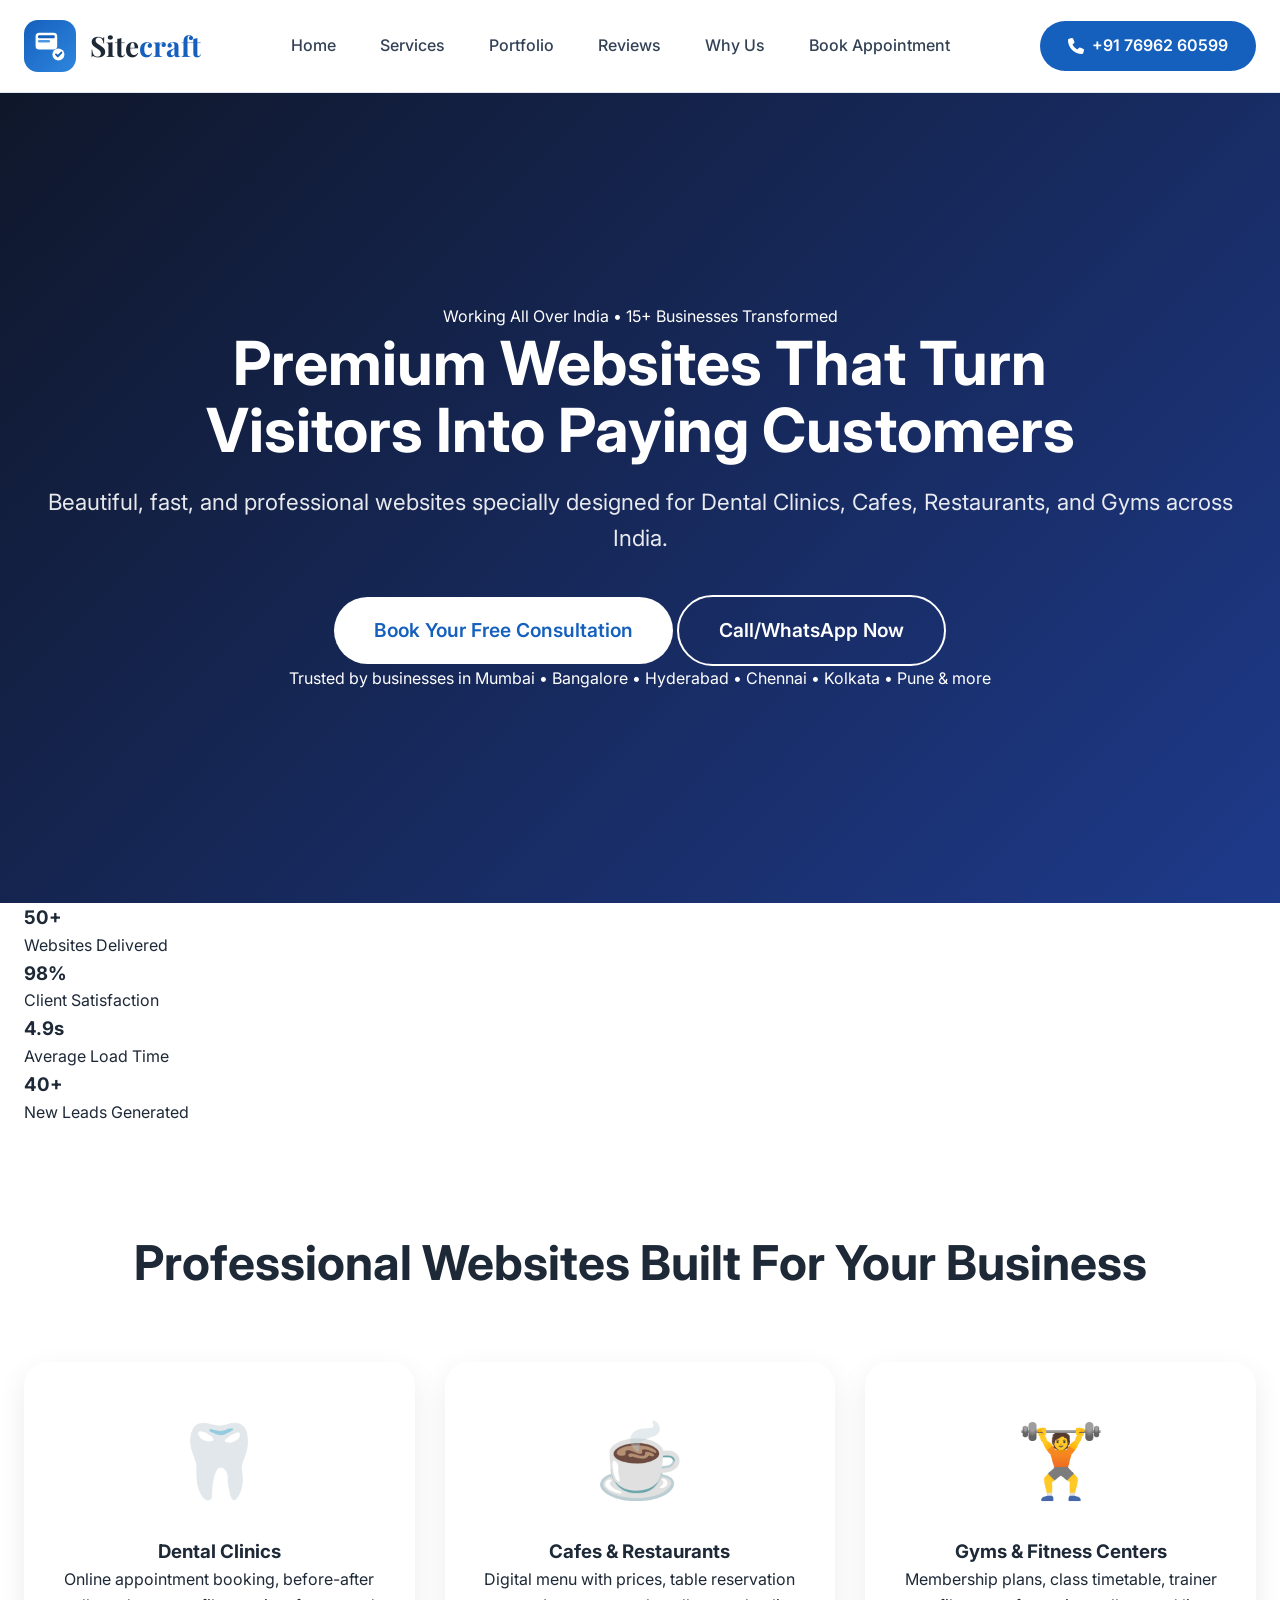
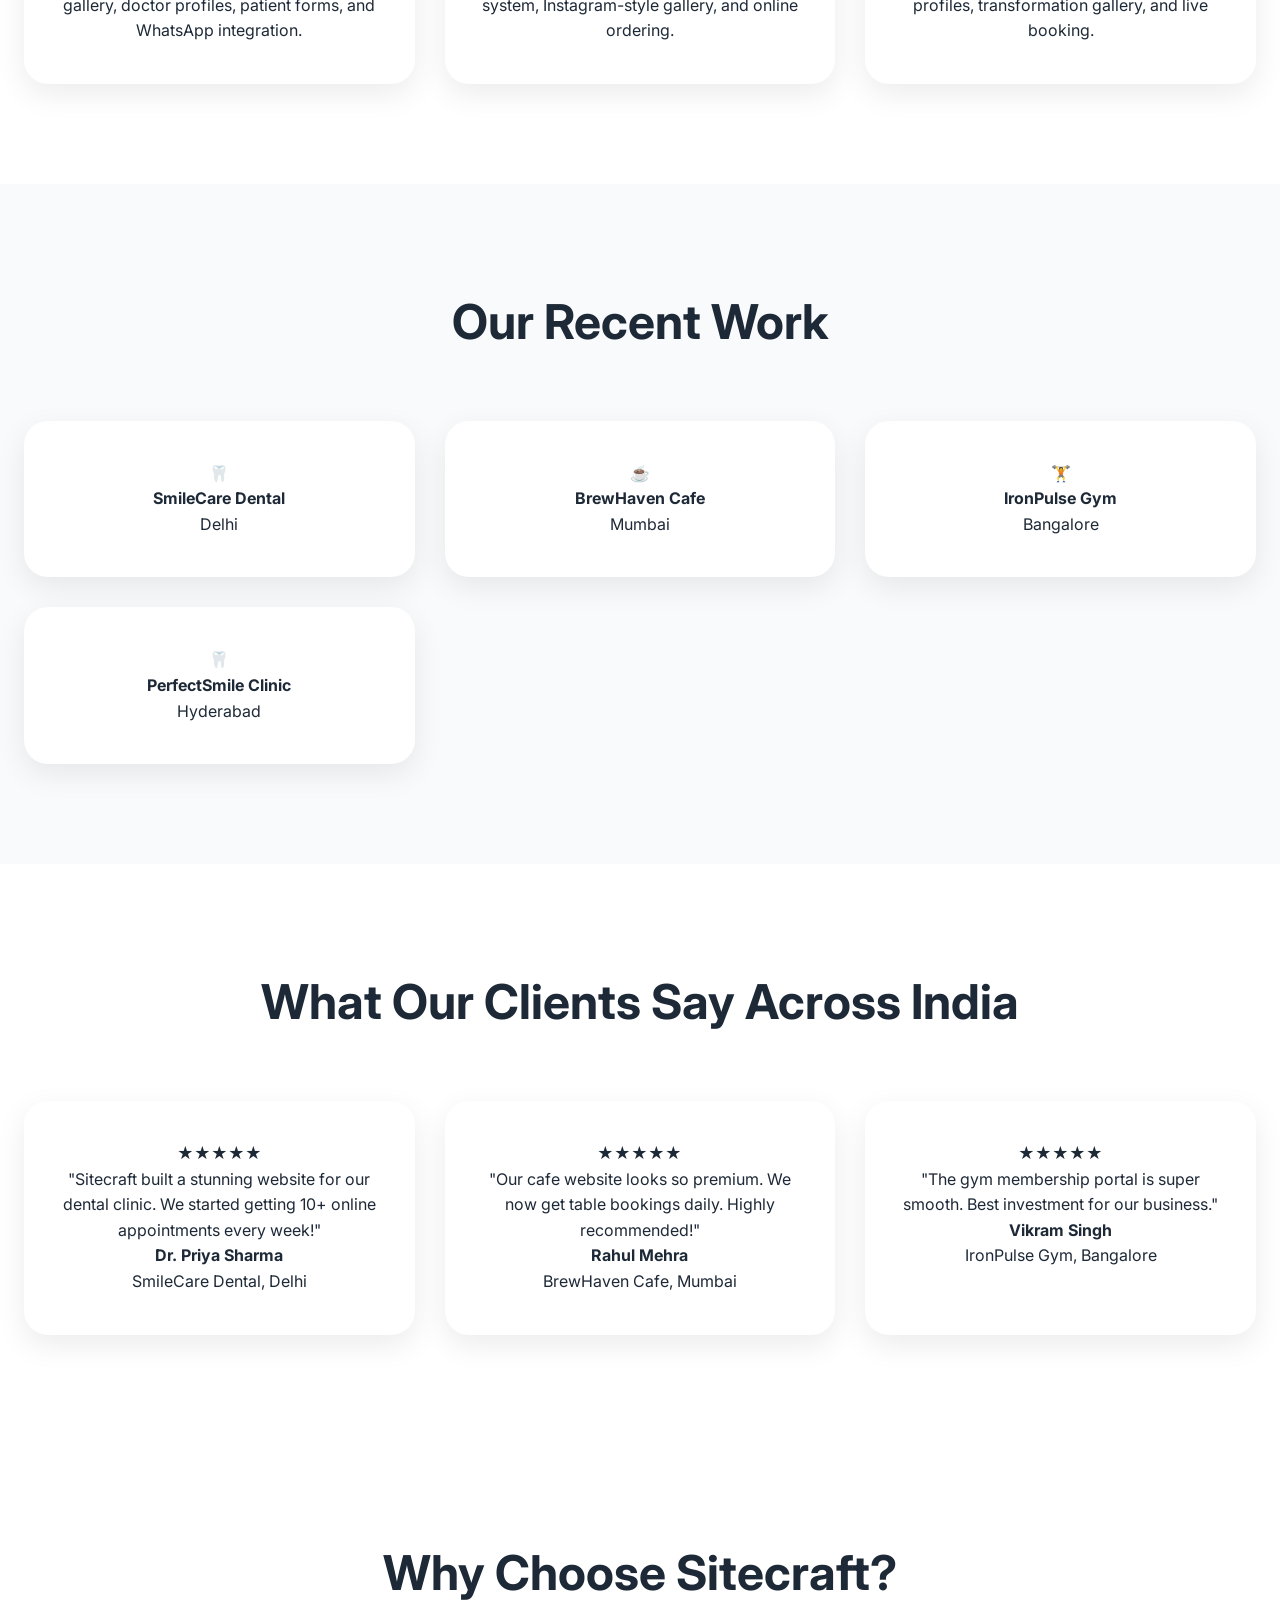
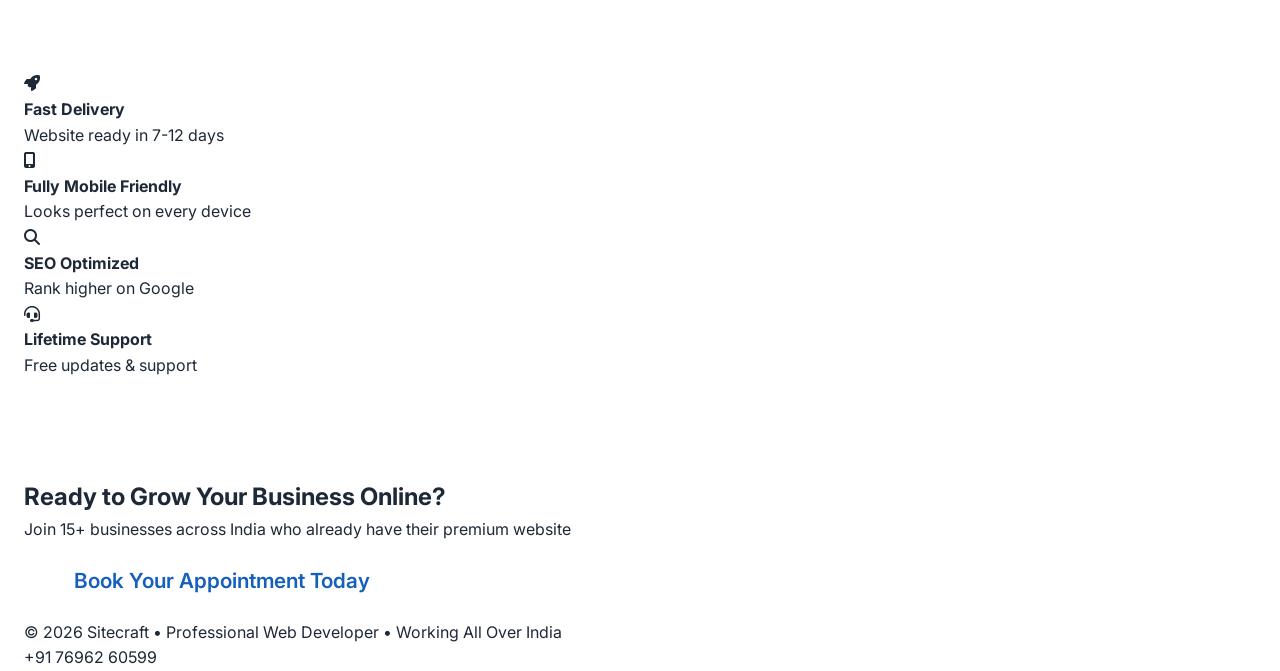
==== index.html @ 25aa5c79 "Add files via upload" ====
<!DOCTYPE html>
<html lang="en">
<head>
    <meta charset="UTF-8">
    <meta name="viewport" content="width=device-width, initial-scale=1.0">
    <title>Sitecraft | Premium Websites Across India</title>
    <link rel="stylesheet" href="style.css">
    <link rel="stylesheet" href="https://cdnjs.cloudflare.com/ajax/libs/font-awesome/6.5.1/css/all.min.css">
</head>
<body>

    <!-- Navbar -->
    <nav class="navbar">
        <div class="container">
            <div class="logo">
                <div class="logo-icon">
                    <svg width="36" height="36" viewBox="0 0 30 30" fill="none">
                        <rect x="3" y="4" width="18" height="14" rx="3" fill="white"/>
                        <rect x="5" y="6" width="14" height="2.5" rx="1" fill="#1560BD"/>
                        <rect x="5" y="10" width="10" height="2" rx="1" fill="#2E86DE" opacity="0.85"/>
                        <circle cx="22" cy="22" r="5" fill="white"/>
                        <path d="M20 22L21.5 23.5L24.5 20.5" stroke="#1560BD" stroke-width="1.6" fill="none" stroke-linecap="round" stroke-linejoin="round"/>
                    </svg>
                </div>
                <div class="logo-text">Site<span class="blue">craft</span></div>
            </div>

            <div class="nav-links">
                <a href="#home">Home</a>
                <a href="#services">Services</a>
                <a href="#portfolio">Portfolio</a>
                <a href="#reviews">Reviews</a>
                <a href="#whyus">Why Us</a>
                <a href="appointment.html">Book Appointment</a>
            </div>

            <a href="tel:+917696260599" class="phone-btn">
                <i class="fas fa-phone"></i> +91 76962 60599
            </a>
        </div>
    </nav>

    <!-- Hero -->
    <section id="home" class="hero">
        <div class="container">
            <div class="hero-content">
                <div class="hero-badge">Working All Over India • 15+ Businesses Transformed</div>
                <h1 class="hero-title">Premium Websites That Turn<br>Visitors Into Paying Customers</h1>
                <p class="hero-subtitle">Beautiful, fast, and professional websites specially designed for Dental Clinics, Cafes, Restaurants, and Gyms across India.</p>
                
                <div class="hero-buttons">
                    <a href="appointment.html" class="btn-primary">Book Your Free Consultation</a>
                    <a href="tel:+917696260599" class="btn-secondary">Call/WhatsApp Now</a>
                </div>

                <div class="trust-bar">
                    <p>Trusted by businesses in Mumbai • Bangalore • Hyderabad • Chennai • Kolkata • Pune &amp; more</p>
                </div>
            </div>
        </div>
    </section>

    <!-- Stats -->
    <section class="stats-section">
        <div class="container">
            <div class="stats-grid">
                <div class="stat-item"><h3>50+</h3><p>Websites Delivered</p></div>
                <div class="stat-item"><h3>98%</h3><p>Client Satisfaction</p></div>
                <div class="stat-item"><h3>4.9s</h3><p>Average Load Time</p></div>
                <div class="stat-item"><h3>40+</h3><p>New Leads Generated</p></div>
            </div>
        </div>
    </section>

    <!-- Services -->
    <section id="services" class="section">
        <div class="container">
            <h2 class="section-title">Professional Websites Built For Your Business</h2>
            <div class="services-grid">
                <div class="service-card">
                    <div class="service-icon">🦷</div>
                    <h3>Dental Clinics</h3>
                    <p>Online appointment booking, before-after gallery, doctor profiles, patient forms, and WhatsApp integration.</p>
                </div>
                <div class="service-card">
                    <div class="service-icon">☕</div>
                    <h3>Cafes & Restaurants</h3>
                    <p>Digital menu with prices, table reservation system, Instagram-style gallery, and online ordering.</p>
                </div>
                <div class="service-card">
                    <div class="service-icon">🏋️</div>
                    <h3>Gyms & Fitness Centers</h3>
                    <p>Membership plans, class timetable, trainer profiles, transformation gallery, and live booking.</p>
                </div>
            </div>
        </div>
    </section>

    <!-- Portfolio -->
    <section id="portfolio" class="section bg-light">
        <div class="container">
            <h2 class="section-title">Our Recent Work</h2>
            <div class="portfolio-grid">
                <div class="project-card"><div class="project-img">🦷</div><h4>SmileCare Dental</h4><p>Delhi</p></div>
                <div class="project-card"><div class="project-img">☕</div><h4>BrewHaven Cafe</h4><p>Mumbai</p></div>
                <div class="project-card"><div class="project-img">🏋️</div><h4>IronPulse Gym</h4><p>Bangalore</p></div>
                <div class="project-card"><div class="project-img">🦷</div><h4>PerfectSmile Clinic</h4><p>Hyderabad</p></div>
            </div>
        </div>
    </section>

    <!-- Reviews -->
    <section id="reviews" class="section">
        <div class="container">
            <h2 class="section-title">What Our Clients Say Across India</h2>
            <div class="reviews-grid">
                <div class="review-card">
                    <div class="stars">★★★★★</div>
                    <p>"Sitecraft built a stunning website for our dental clinic. We started getting 10+ online appointments every week!"</p>
                    <div class="client"><strong>Dr. Priya Sharma</strong><br>SmileCare Dental, Delhi</div>
                </div>
                <div class="review-card">
                    <div class="stars">★★★★★</div>
                    <p>"Our cafe website looks so premium. We now get table bookings daily. Highly recommended!"</p>
                    <div class="client"><strong>Rahul Mehra</strong><br>BrewHaven Cafe, Mumbai</div>
                </div>
                <div class="review-card">
                    <div class="stars">★★★★★</div>
                    <p>"The gym membership portal is super smooth. Best investment for our business."</p>
                    <div class="client"><strong>Vikram Singh</strong><br>IronPulse Gym, Bangalore</div>
                </div>
            </div>
        </div>
    </section>

    <!-- Why Us -->
    <section id="whyus" class="section">
        <div class="container">
            <h2 class="section-title">Why Choose Sitecraft?</h2>
            <div class="why-grid">
                <div class="why-card"><i class="fas fa-rocket"></i><h4>Fast Delivery</h4><p>Website ready in 7-12 days</p></div>
                <div class="why-card"><i class="fas fa-mobile-alt"></i><h4>Fully Mobile Friendly</h4><p>Looks perfect on every device</p></div>
                <div class="why-card"><i class="fas fa-search"></i><h4>SEO Optimized</h4><p>Rank higher on Google</p></div>
                <div class="why-card"><i class="fas fa-headset"></i><h4>Lifetime Support</h4><p>Free updates &amp; support</p></div>
            </div>
        </div>
    </section>

    <!-- Final CTA -->
    <section class="cta-section">
        <div class="container">
            <h2>Ready to Grow Your Business Online?</h2>
            <p>Join 15+ businesses across India who already have their premium website</p>
            <a href="appointment.html" class="btn-primary big">Book Your Appointment Today</a>
        </div>
    </section>

    <footer>
        <div class="container">
            <p>© 2026 Sitecraft • Professional Web Developer • Working All Over India</p>
            <p>+91 76962 60599</p>
        </div>
    </footer>

    <script src="script.js"></script>
</body>
</html>
---- style.css ----
@import url('https://fonts.googleapis.com/css2?family=Inter:wght@400;500;600&family=Playfair+Display:wght@700&display=swap');

* { margin: 0; padding: 0; box-sizing: border-box; }

body { font-family: 'Inter', sans-serif; line-height: 1.6; color: #1e2937; }

.container { max-width: 1280px; margin: 0 auto; padding: 0 24px; }

.navbar {
    background: rgba(255,255,255,0.95);
    backdrop-filter: blur(12px);
    position: sticky;
    top: 0;
    z-index: 1000;
    border-bottom: 1px solid #e2e8f0;
}

.navbar .container { display: flex; align-items: center; justify-content: space-between; padding: 20px 24px; }

.logo { display: flex; align-items: center; gap: 14px; }
.logo-icon { background: linear-gradient(135deg, #1560BD, #2E86DE); width: 52px; height: 52px; border-radius: 14px; display: flex; align-items: center; justify-content: center; }
.logo-text { font-family: 'Playfair Display', serif; font-size: 28px; font-weight: 700; }
.blue { color: #1560BD; }

.nav-links a { margin: 0 20px; text-decoration: none; color: #334155; font-weight: 500; }
.phone-btn { background: #1560BD; color: white; padding: 12px 28px; border-radius: 9999px; text-decoration: none; font-weight: 600; display: flex; align-items: center; gap: 8px; }

/* Hero */
.hero {
    background: linear-gradient(135deg, #0f172a, #1e3a8a);
    color: white;
    min-height: 90vh;
    display: flex;
    align-items: center;
}

.hero .container { text-align: center; }

.hero-title { font-size: 3.8rem; line-height: 1.1; font-weight: 700; margin-bottom: 20px; }
.highlight { color: #60a5fa; }

.hero-subtitle { font-size: 1.4rem; margin-bottom: 40px; opacity: 0.9; }

.btn-primary {
    background: white;
    color: #1560BD;
    padding: 18px 40px;
    border-radius: 9999px;
    font-size: 1.2rem;
    font-weight: 600;
    text-decoration: none;
    display: inline-block;
}

.btn-secondary {
    border: 2px solid white;
    color: white;
    padding: 18px 40px;
    border-radius: 9999px;
    font-size: 1.2rem;
    font-weight: 600;
    text-decoration: none;
    display: inline-block;
}

.big { padding: 22px 50px; font-size: 1.3rem; }

/* Sections */
.section { padding: 100px 0; }
.section-title { text-align: center; font-size: 3rem; margin-bottom: 60px; font-weight: 700; }
.bg-light { background: #f8fafc; }

.services-grid, .portfolio-grid, .reviews-grid {
    display: grid;
    grid-template-columns: repeat(auto-fit, minmax(340px, 1fr));
    gap: 30px;
}

.service-card, .project-card, .review-card {
    background: white;
    padding: 40px 30px;
    border-radius: 24px;
    box-shadow: 0 10px 30px rgba(0,0,0,0.08);
    text-align: center;
}

.service-icon { font-size: 4.5rem; margin-bottom: 20px; }

/* Appointment Page */
.appointment-hero {
    background: linear-gradient(135deg, #1560BD, #2E86DE);
    color: white;
    padding: 120px 0;
    text-align: center;
}

.booking-form {
    max-width: 900px;
    margin: 40px auto;
    background: white;
    padding: 60px;
    border-radius: 24px;
    box-shadow: 0 20px 50px rgba(0,0,0,0.1);
}

.form-grid { display: grid; grid-template-columns: repeat(auto-fit, minmax(280px, 1fr)); gap: 25px; }

.form-group label { display: block; margin-bottom: 8px; font-weight: 500; }

.form-group input, .form-group select, .form-group textarea {
    width: 100%;
    padding: 16px 20px;
    border: 1px solid #ddd;
    border-radius: 12px;
    font-size: 1rem;
}

.time-slots { display: grid; grid-template-columns: repeat(auto-fit, minmax(110px, 1fr)); gap: 12px; }

.time-slot-label {
    padding: 16px;
    text-align: center;
    border: 2px solid #ddd;
    border-radius: 12px;
    cursor: pointer;
}

input[type="radio"]:checked + .time-slot-label {
    background: #1560BD;
    color: white;
    border-color: #1560BD;
}

.submit-btn {
    width: 100%;
    background: #1560BD;
    color: white;
    border: none;
    padding: 20px;
    font-size: 1.2rem;
    border-radius: 9999px;
    margin-top: 30px;
    cursor: pointer;
}
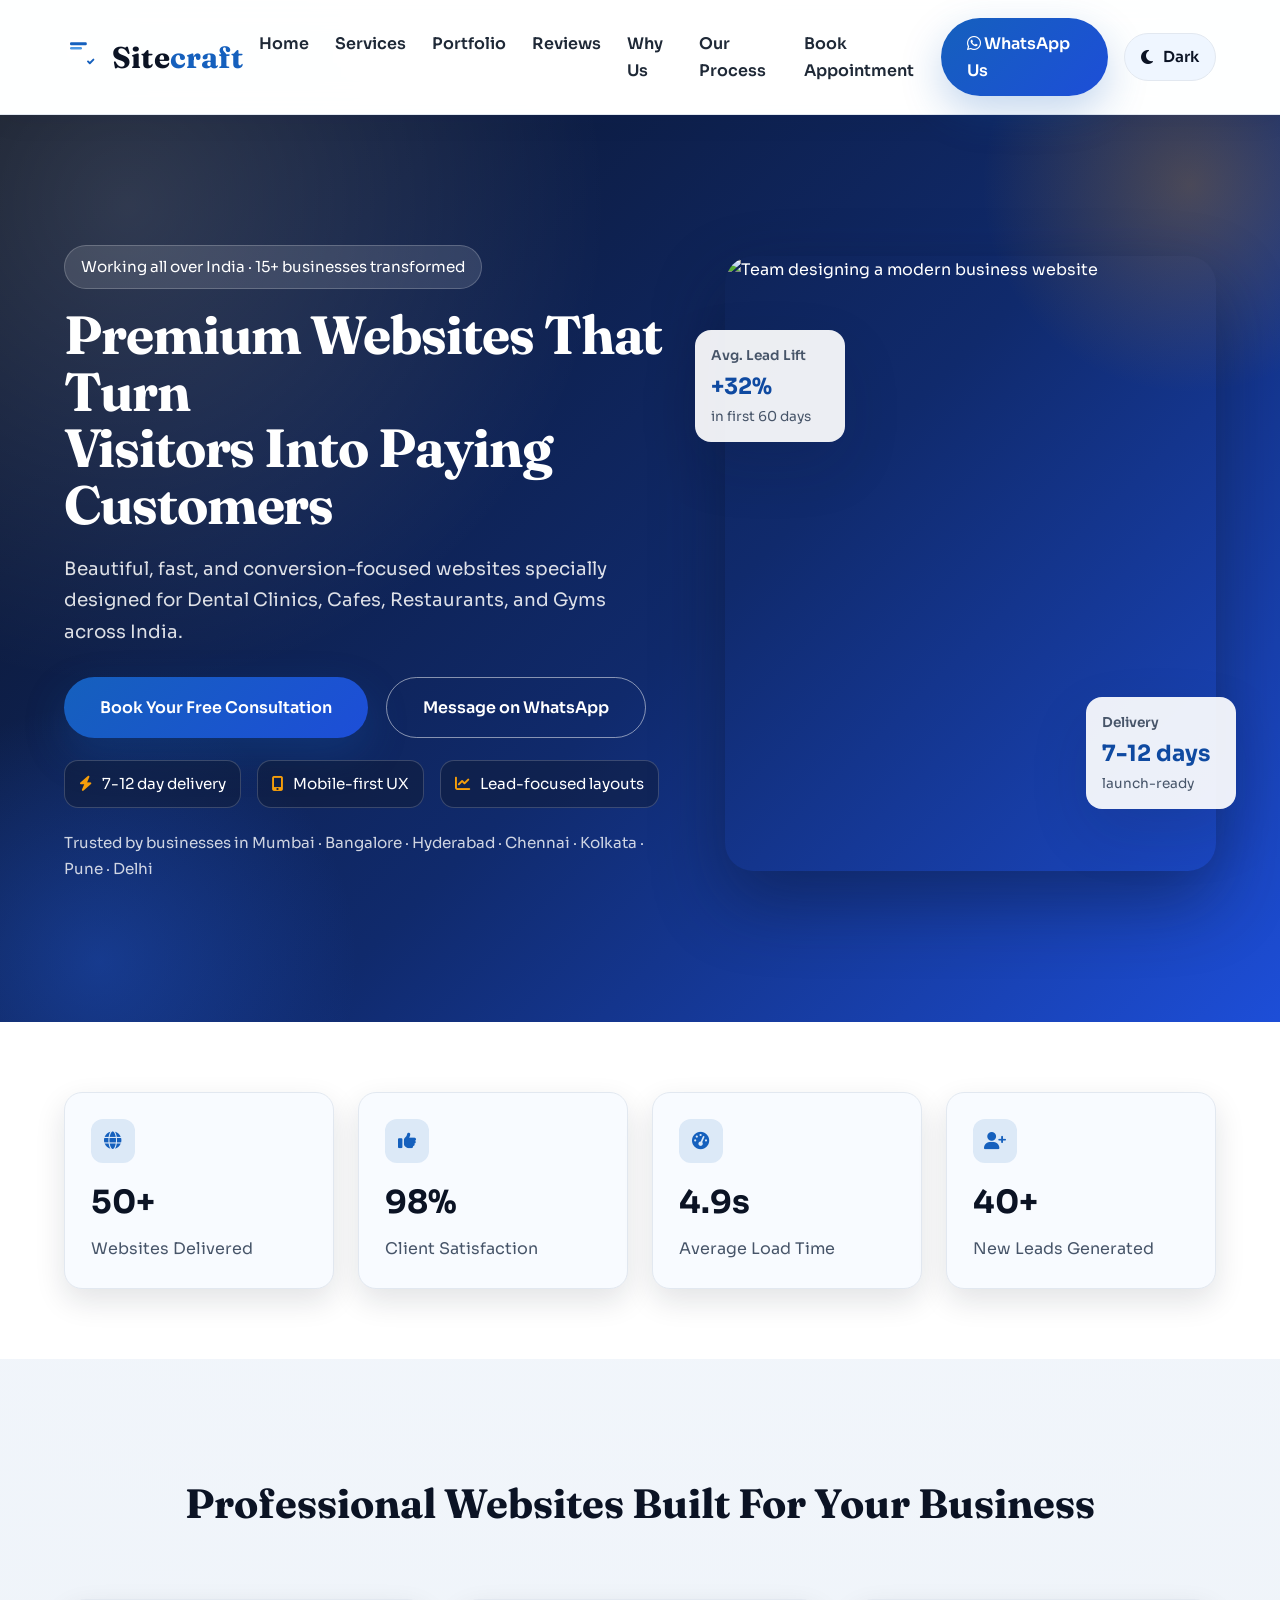
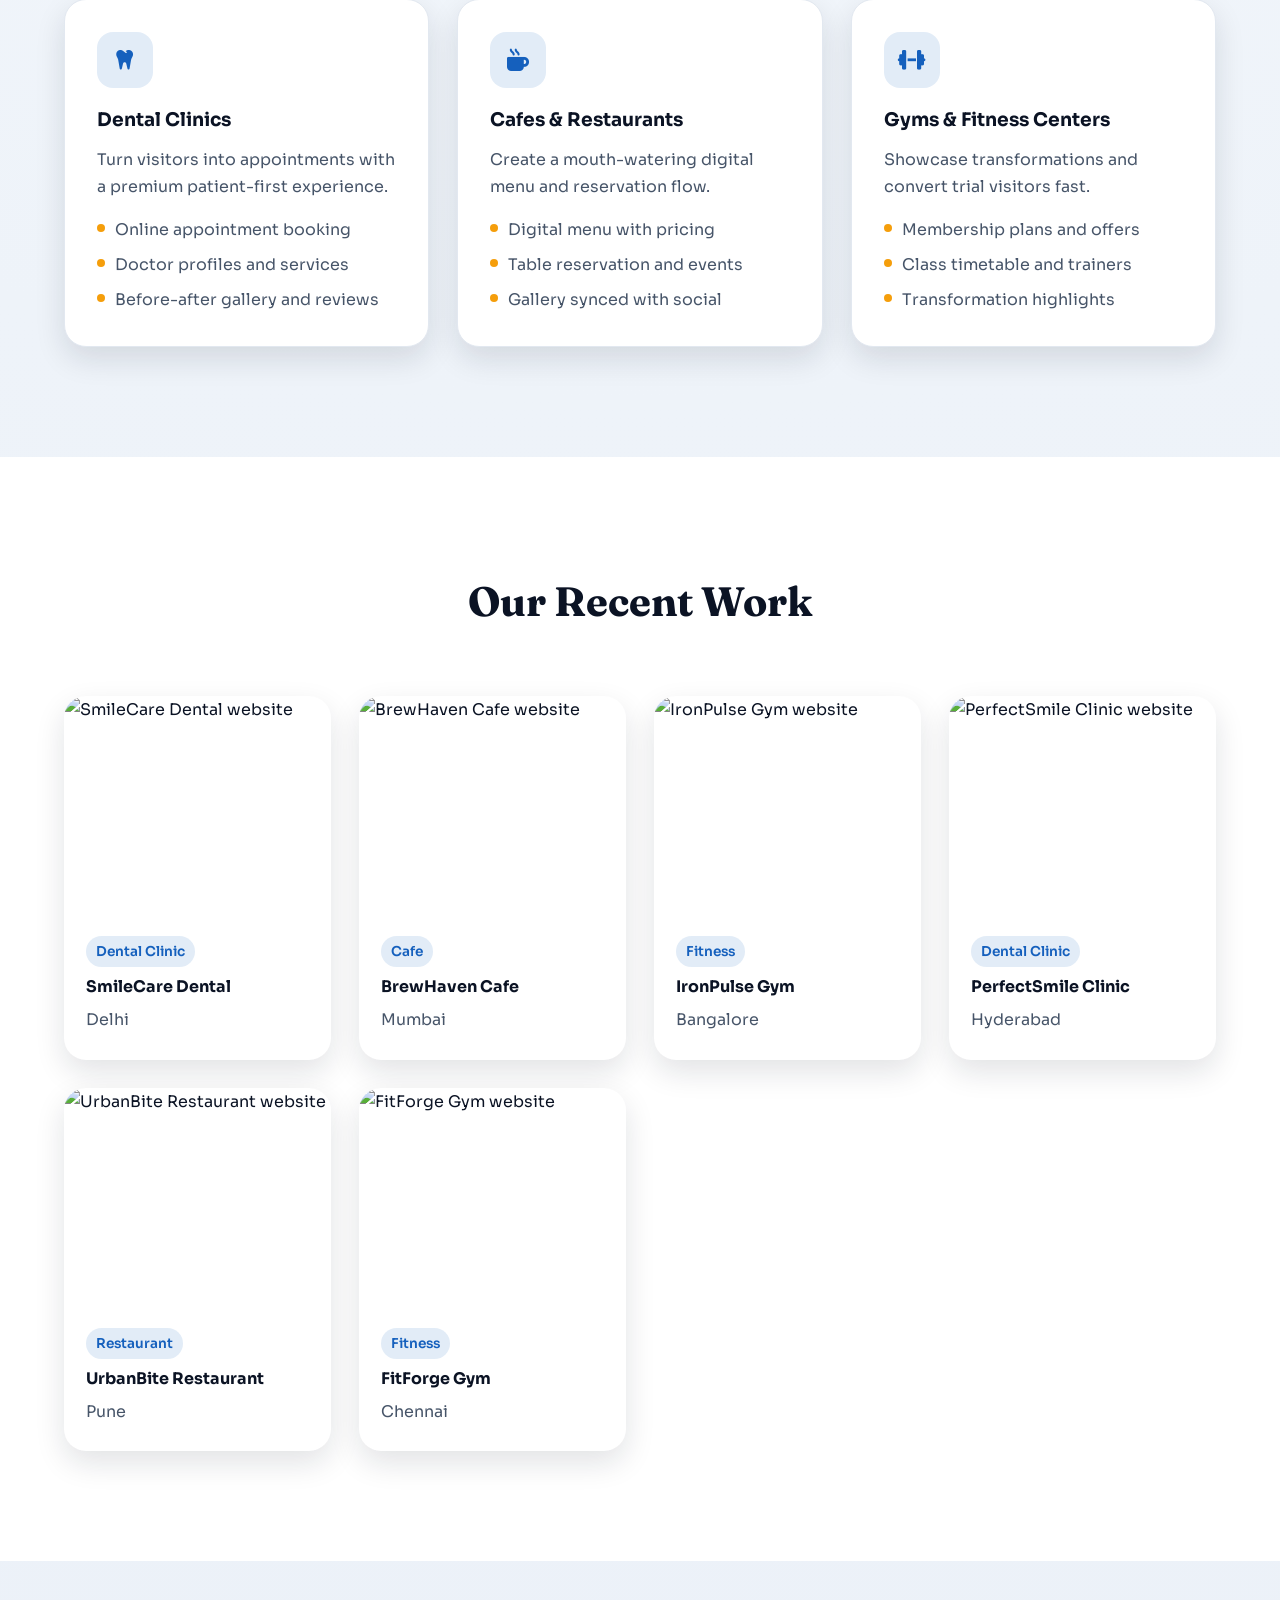
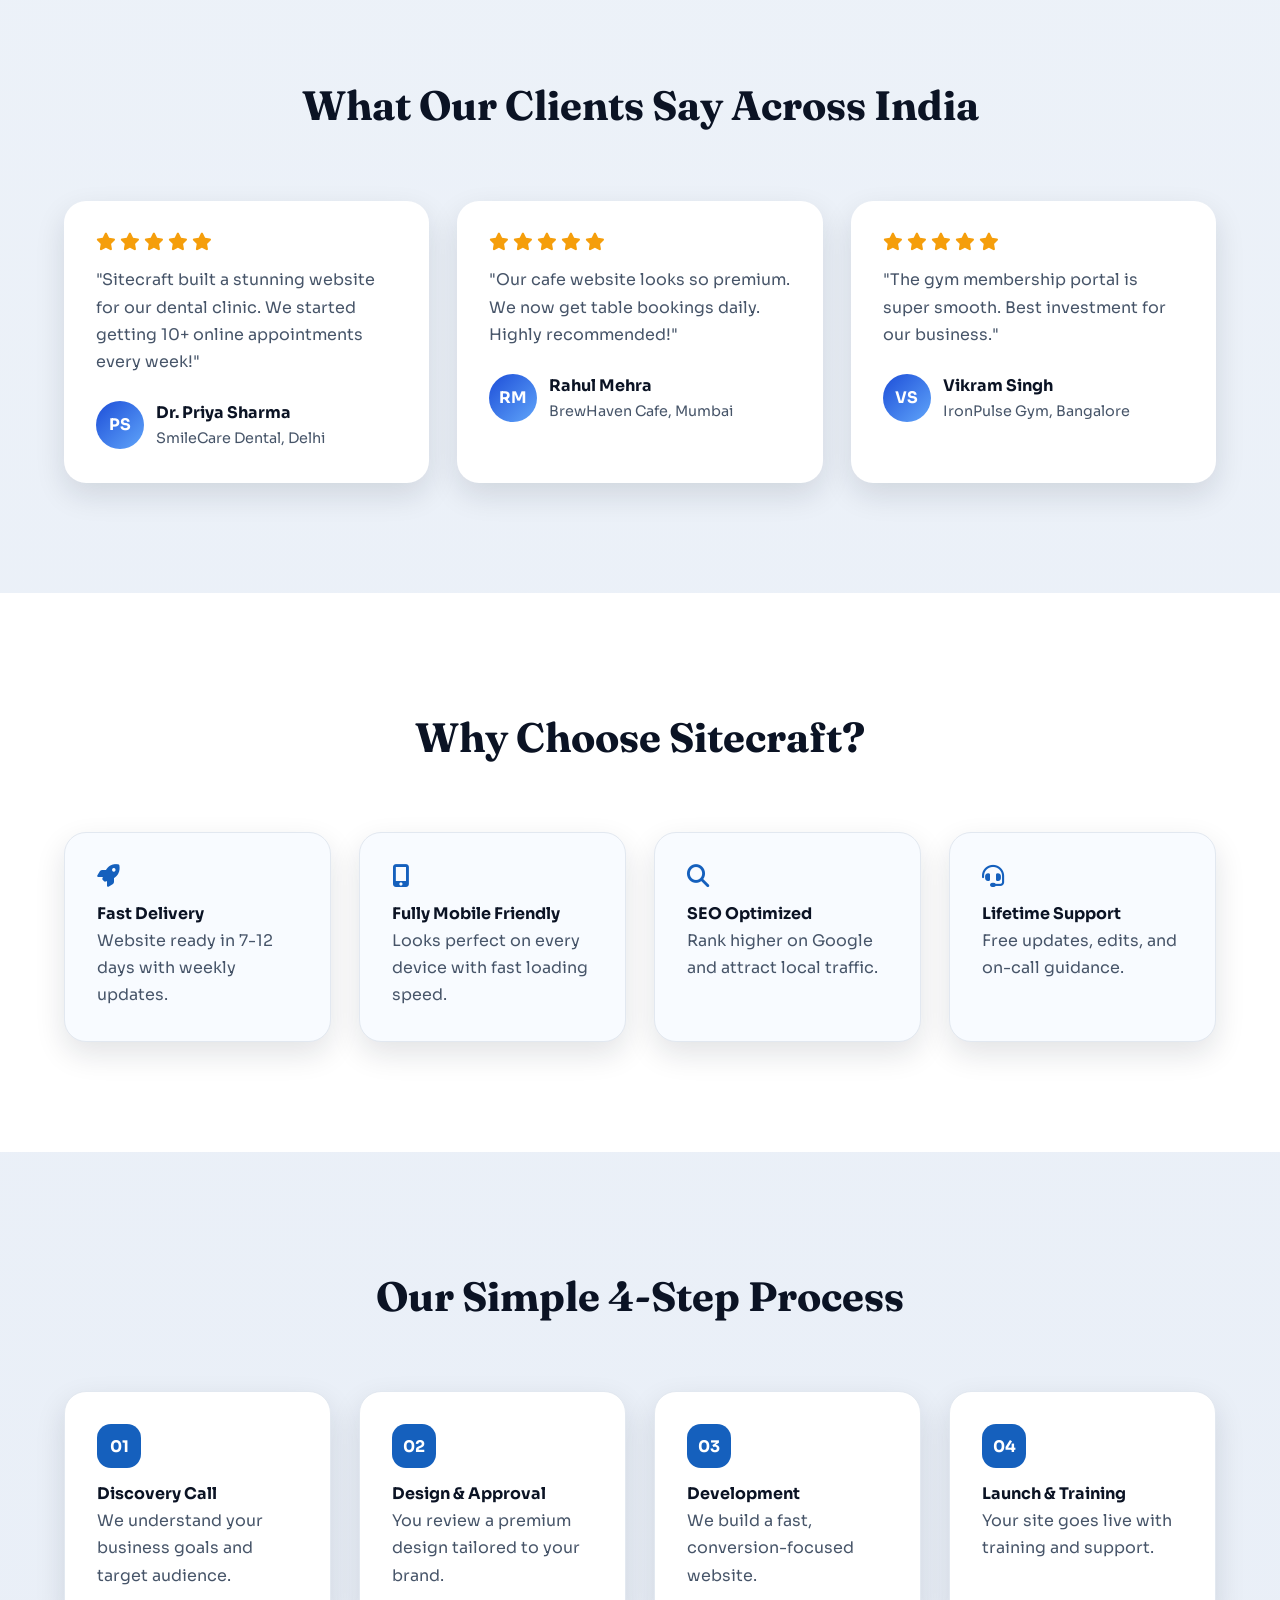
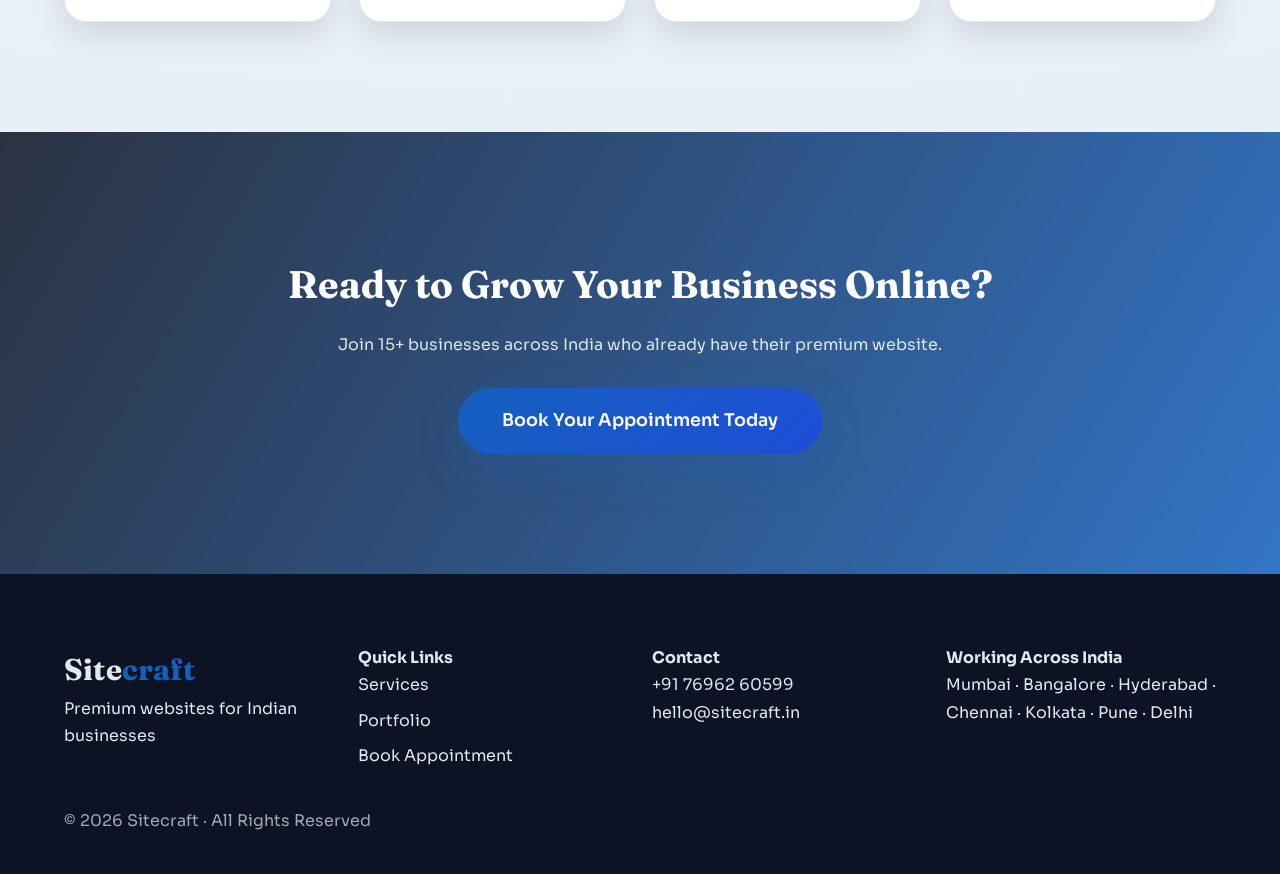
==== commit 592adbf7: "Add files via upload" ====
--- a/index.html
+++ b/index.html
@@ -1,167 +1,392 @@
-<!DOCTYPE html>
-<html lang="en">
-<head>
-    <meta charset="UTF-8">
-    <meta name="viewport" content="width=device-width, initial-scale=1.0">
-    <title>Sitecraft | Premium Websites Across India</title>
-    <link rel="stylesheet" href="style.css">
-    <link rel="stylesheet" href="https://cdnjs.cloudflare.com/ajax/libs/font-awesome/6.5.1/css/all.min.css">
-</head>
-<body>
-
-    <!-- Navbar -->
-    <nav class="navbar">
-        <div class="container">
-            <div class="logo">
-                <div class="logo-icon">
-                    <svg width="36" height="36" viewBox="0 0 30 30" fill="none">
-                        <rect x="3" y="4" width="18" height="14" rx="3" fill="white"/>
-                        <rect x="5" y="6" width="14" height="2.5" rx="1" fill="#1560BD"/>
-                        <rect x="5" y="10" width="10" height="2" rx="1" fill="#2E86DE" opacity="0.85"/>
-                        <circle cx="22" cy="22" r="5" fill="white"/>
-                        <path d="M20 22L21.5 23.5L24.5 20.5" stroke="#1560BD" stroke-width="1.6" fill="none" stroke-linecap="round" stroke-linejoin="round"/>
-                    </svg>
-                </div>
-                <div class="logo-text">Site<span class="blue">craft</span></div>
-            </div>
-
-            <div class="nav-links">
-                <a href="#home">Home</a>
-                <a href="#services">Services</a>
-                <a href="#portfolio">Portfolio</a>
-                <a href="#reviews">Reviews</a>
-                <a href="#whyus">Why Us</a>
-                <a href="appointment.html">Book Appointment</a>
-            </div>
-
-            <a href="tel:+917696260599" class="phone-btn">
-                <i class="fas fa-phone"></i> +91 76962 60599
-            </a>
-        </div>
-    </nav>
-
-    <!-- Hero -->
-    <section id="home" class="hero">
-        <div class="container">
-            <div class="hero-content">
-                <div class="hero-badge">Working All Over India • 15+ Businesses Transformed</div>
-                <h1 class="hero-title">Premium Websites That Turn<br>Visitors Into Paying Customers</h1>
-                <p class="hero-subtitle">Beautiful, fast, and professional websites specially designed for Dental Clinics, Cafes, Restaurants, and Gyms across India.</p>
-                
-                <div class="hero-buttons">
-                    <a href="appointment.html" class="btn-primary">Book Your Free Consultation</a>
-                    <a href="tel:+917696260599" class="btn-secondary">Call/WhatsApp Now</a>
-                </div>
-
-                <div class="trust-bar">
-                    <p>Trusted by businesses in Mumbai • Bangalore • Hyderabad • Chennai • Kolkata • Pune &amp; more</p>
-                </div>
-            </div>
-        </div>
-    </section>
-
-    <!-- Stats -->
-    <section class="stats-section">
-        <div class="container">
-            <div class="stats-grid">
-                <div class="stat-item"><h3>50+</h3><p>Websites Delivered</p></div>
-                <div class="stat-item"><h3>98%</h3><p>Client Satisfaction</p></div>
-                <div class="stat-item"><h3>4.9s</h3><p>Average Load Time</p></div>
-                <div class="stat-item"><h3>40+</h3><p>New Leads Generated</p></div>
-            </div>
-        </div>
-    </section>
-
-    <!-- Services -->
-    <section id="services" class="section">
-        <div class="container">
-            <h2 class="section-title">Professional Websites Built For Your Business</h2>
-            <div class="services-grid">
-                <div class="service-card">
-                    <div class="service-icon">🦷</div>
-                    <h3>Dental Clinics</h3>
-                    <p>Online appointment booking, before-after gallery, doctor profiles, patient forms, and WhatsApp integration.</p>
-                </div>
-                <div class="service-card">
-                    <div class="service-icon">☕</div>
-                    <h3>Cafes & Restaurants</h3>
-                    <p>Digital menu with prices, table reservation system, Instagram-style gallery, and online ordering.</p>
-                </div>
-                <div class="service-card">
-                    <div class="service-icon">🏋️</div>
-                    <h3>Gyms & Fitness Centers</h3>
-                    <p>Membership plans, class timetable, trainer profiles, transformation gallery, and live booking.</p>
-                </div>
-            </div>
-        </div>
-    </section>
-
-    <!-- Portfolio -->
-    <section id="portfolio" class="section bg-light">
-        <div class="container">
-            <h2 class="section-title">Our Recent Work</h2>
-            <div class="portfolio-grid">
-                <div class="project-card"><div class="project-img">🦷</div><h4>SmileCare Dental</h4><p>Delhi</p></div>
-                <div class="project-card"><div class="project-img">☕</div><h4>BrewHaven Cafe</h4><p>Mumbai</p></div>
-                <div class="project-card"><div class="project-img">🏋️</div><h4>IronPulse Gym</h4><p>Bangalore</p></div>
-                <div class="project-card"><div class="project-img">🦷</div><h4>PerfectSmile Clinic</h4><p>Hyderabad</p></div>
-            </div>
-        </div>
-    </section>
-
-    <!-- Reviews -->
-    <section id="reviews" class="section">
-        <div class="container">
-            <h2 class="section-title">What Our Clients Say Across India</h2>
-            <div class="reviews-grid">
-                <div class="review-card">
-                    <div class="stars">★★★★★</div>
-                    <p>"Sitecraft built a stunning website for our dental clinic. We started getting 10+ online appointments every week!"</p>
-                    <div class="client"><strong>Dr. Priya Sharma</strong><br>SmileCare Dental, Delhi</div>
-                </div>
-                <div class="review-card">
-                    <div class="stars">★★★★★</div>
-                    <p>"Our cafe website looks so premium. We now get table bookings daily. Highly recommended!"</p>
-                    <div class="client"><strong>Rahul Mehra</strong><br>BrewHaven Cafe, Mumbai</div>
-                </div>
-                <div class="review-card">
-                    <div class="stars">★★★★★</div>
-                    <p>"The gym membership portal is super smooth. Best investment for our business."</p>
-                    <div class="client"><strong>Vikram Singh</strong><br>IronPulse Gym, Bangalore</div>
-                </div>
-            </div>
-        </div>
-    </section>
-
-    <!-- Why Us -->
-    <section id="whyus" class="section">
-        <div class="container">
-            <h2 class="section-title">Why Choose Sitecraft?</h2>
-            <div class="why-grid">
-                <div class="why-card"><i class="fas fa-rocket"></i><h4>Fast Delivery</h4><p>Website ready in 7-12 days</p></div>
-                <div class="why-card"><i class="fas fa-mobile-alt"></i><h4>Fully Mobile Friendly</h4><p>Looks perfect on every device</p></div>
-                <div class="why-card"><i class="fas fa-search"></i><h4>SEO Optimized</h4><p>Rank higher on Google</p></div>
-                <div class="why-card"><i class="fas fa-headset"></i><h4>Lifetime Support</h4><p>Free updates &amp; support</p></div>
-            </div>
-        </div>
-    </section>
-
-    <!-- Final CTA -->
-    <section class="cta-section">
-        <div class="container">
-            <h2>Ready to Grow Your Business Online?</h2>
-            <p>Join 15+ businesses across India who already have their premium website</p>
-            <a href="appointment.html" class="btn-primary big">Book Your Appointment Today</a>
-        </div>
-    </section>
-
-    <footer>
-        <div class="container">
-            <p>© 2026 Sitecraft • Professional Web Developer • Working All Over India</p>
-            <p>+91 76962 60599</p>
-        </div>
-    </footer>
-
-    <script src="script.js"></script>
-</body>
-</html>+﻿<!DOCTYPE html>
+<html lang="en">
+<head>
+    <meta charset="UTF-8">
+    <meta name="viewport" content="width=device-width, initial-scale=1.0">
+    <meta name="description" content="Premium websites for Dental Clinics, Cafes, Restaurants and Gyms across India. Fast delivery - Mobile friendly - SEO optimized">
+    <title>Sitecraft | Premium Websites Across India</title>
+    <link rel="stylesheet" href="style.css">
+    <link rel="stylesheet" href="https://cdnjs.cloudflare.com/ajax/libs/font-awesome/6.5.1/css/all.min.css">
+</head>
+<body>
+
+    <!-- Navbar -->
+    <nav class="navbar">
+        <div class="container">
+            <div class="logo">
+                <div class="logo-icon">
+                    <svg width="36" height="36" viewBox="0 0 30 30" fill="none">
+                        <rect x="3" y="4" width="18" height="14" rx="3" fill="white"/>
+                        <rect x="5" y="6" width="14" height="2.5" rx="1" fill="#1560BD"/>
+                        <rect x="5" y="10" width="10" height="2" rx="1" fill="#2E86DE" opacity="0.85"/>
+                        <circle cx="22" cy="22" r="5" fill="white"/>
+                        <path d="M20 22L21.5 23.5L24.5 20.5" stroke="#1560BD" stroke-width="1.6" fill="none" stroke-linecap="round" stroke-linejoin="round"/>
+                    </svg>
+                </div>
+                <div class="logo-text">Site<span class="blue">craft</span></div>
+            </div>
+
+            <div class="nav-links" id="navLinks">
+                <a href="#home">Home</a>
+                <a href="#services">Services</a>
+                <a href="#portfolio">Portfolio</a>
+                <a href="#reviews">Reviews</a>
+                <a href="#whyus">Why Us</a>
+                <a href="#process">Our Process</a>
+                <a href="appointment.html">Book Appointment</a>
+                <a href="https://wa.me/917696260599?text=Hi%20Sitecraft%2C%20I%20want%20to%20know%20more%20about%20your%20website%20services." class="phone-btn-mobile" target="_blank" rel="noopener noreferrer">
+                    <i class="fab fa-whatsapp"></i> Message on WhatsApp
+                </a>
+            </div>
+
+            <a href="https://wa.me/917696260599?text=Hi%20Sitecraft%2C%20I%20want%20to%20know%20more%20about%20your%20website%20services." class="phone-btn" target="_blank" rel="noopener noreferrer">
+                <i class="fab fa-whatsapp"></i> WhatsApp Us
+            </a>
+
+            <button class="theme-toggle" id="themeToggle" type="button" aria-label="Switch theme">
+                <i class="fa-solid fa-moon" id="themeIcon"></i>
+                <span class="theme-toggle-text" id="themeText">Dark</span>
+            </button>
+
+            <button class="hamburger" id="hamburger">
+                <i class="fas fa-bars"></i>
+            </button>
+        </div>
+    </nav>
+
+    <!-- Hero -->
+    <section id="home" class="hero">
+        <div class="container hero-grid">
+            <div class="hero-content">
+                <div class="hero-badge reveal" style="--delay: 0.05s;">Working all over India &middot; 15+ businesses transformed</div>
+                <h1 class="hero-title reveal" style="--delay: 0.1s;">Premium Websites That Turn<br>Visitors Into Paying Customers</h1>
+                <p class="hero-subtitle reveal" style="--delay: 0.2s;">Beautiful, fast, and conversion-focused websites specially designed for Dental Clinics, Cafes, Restaurants, and Gyms across India.</p>
+
+                <div class="hero-buttons reveal" style="--delay: 0.3s;">
+                    <a href="appointment.html" class="btn-primary">Book Your Free Consultation</a>
+                    <a href="https://wa.me/917696260599?text=Hi%20Sitecraft%2C%20I%20want%20to%20know%20more%20about%20your%20website%20services." class="btn-secondary" target="_blank" rel="noopener noreferrer">Message on WhatsApp</a>
+                </div>
+
+                <div class="hero-highlights reveal" style="--delay: 0.35s;">
+                    <div class="highlight"><i class="fa-solid fa-bolt"></i><span>7-12 day delivery</span></div>
+                    <div class="highlight"><i class="fa-solid fa-mobile-screen-button"></i><span>Mobile-first UX</span></div>
+                    <div class="highlight"><i class="fa-solid fa-chart-line"></i><span>Lead-focused layouts</span></div>
+                </div>
+
+                <div class="trust-bar reveal" style="--delay: 0.4s;">
+                    Trusted by businesses in Mumbai &middot; Bangalore &middot; Hyderabad &middot; Chennai &middot; Kolkata &middot; Pune &middot; Delhi
+                </div>
+            </div>
+
+            <div class="hero-visual">
+                <div class="hero-image-wrap">
+                    <img class="hero-image" src="https://images.unsplash.com/photo-1487014679447-9f8336841d58?auto=format&fit=crop&w=1200&q=80" alt="Team designing a modern business website" fetchpriority="high">
+                    <div class="floating-card card-1">
+                        <div class="floating-title">Avg. Lead Lift</div>
+                        <div class="floating-metric">+32%</div>
+                        <div class="floating-note">in first 60 days</div>
+                    </div>
+                    <div class="floating-card card-2">
+                        <div class="floating-title">Delivery</div>
+                        <div class="floating-metric">7-12 days</div>
+                        <div class="floating-note">launch-ready</div>
+                    </div>
+                </div>
+            </div>
+        </div>
+    </section>
+
+    <!-- Stats -->
+    <section class="stats-section">
+        <div class="container">
+            <div class="stats-grid">
+                <div class="stat-item reveal" style="--delay: 0.05s;">
+                    <div class="stat-icon"><i class="fa-solid fa-globe"></i></div>
+                    <h3>50+</h3>
+                    <p>Websites Delivered</p>
+                </div>
+                <div class="stat-item reveal" style="--delay: 0.1s;">
+                    <div class="stat-icon"><i class="fa-solid fa-thumbs-up"></i></div>
+                    <h3>98%</h3>
+                    <p>Client Satisfaction</p>
+                </div>
+                <div class="stat-item reveal" style="--delay: 0.15s;">
+                    <div class="stat-icon"><i class="fa-solid fa-gauge-high"></i></div>
+                    <h3>4.9s</h3>
+                    <p>Average Load Time</p>
+                </div>
+                <div class="stat-item reveal" style="--delay: 0.2s;">
+                    <div class="stat-icon"><i class="fa-solid fa-user-plus"></i></div>
+                    <h3>40+</h3>
+                    <p>New Leads Generated</p>
+                </div>
+            </div>
+        </div>
+    </section>
+
+    <!-- Services -->
+    <section id="services" class="section">
+        <div class="container">
+            <h2 class="section-title">Professional Websites Built For Your Business</h2>
+            <div class="services-grid">
+                <div class="service-card">
+                    <div class="service-icon"><i class="fa-solid fa-tooth"></i></div>
+                    <h3>Dental Clinics</h3>
+                    <p>Turn visitors into appointments with a premium patient-first experience.</p>
+                    <ul class="service-list">
+                        <li>Online appointment booking</li>
+                        <li>Doctor profiles and services</li>
+                        <li>Before-after gallery and reviews</li>
+                    </ul>
+                </div>
+                <div class="service-card">
+                    <div class="service-icon"><i class="fa-solid fa-mug-hot"></i></div>
+                    <h3>Cafes &amp; Restaurants</h3>
+                    <p>Create a mouth-watering digital menu and reservation flow.</p>
+                    <ul class="service-list">
+                        <li>Digital menu with pricing</li>
+                        <li>Table reservation and events</li>
+                        <li>Gallery synced with social</li>
+                    </ul>
+                </div>
+                <div class="service-card">
+                    <div class="service-icon"><i class="fa-solid fa-dumbbell"></i></div>
+                    <h3>Gyms &amp; Fitness Centers</h3>
+                    <p>Showcase transformations and convert trial visitors fast.</p>
+                    <ul class="service-list">
+                        <li>Membership plans and offers</li>
+                        <li>Class timetable and trainers</li>
+                        <li>Transformation highlights</li>
+                    </ul>
+                </div>
+            </div>
+        </div>
+    </section>
+
+    <!-- Portfolio -->
+    <section id="portfolio" class="section bg-light">
+        <div class="container">
+            <h2 class="section-title">Our Recent Work</h2>
+            <div class="portfolio-grid">
+                <div class="project-card">
+                    <div class="project-image">
+                        <img src="https://images.unsplash.com/photo-1606811971618-4486d14f3f99?auto=format&fit=crop&w=900&q=80" alt="SmileCare Dental website" loading="lazy" decoding="async">
+                    </div>
+                    <div class="project-info">
+                        <span class="project-tag">Dental Clinic</span>
+                        <h4>SmileCare Dental</h4>
+                        <p>Delhi</p>
+                    </div>
+                </div>
+                <div class="project-card">
+                    <div class="project-image">
+                        <img src="https://images.unsplash.com/photo-1511920170033-f8396924c348?auto=format&fit=crop&w=900&q=80" alt="BrewHaven Cafe website" loading="lazy" decoding="async">
+                    </div>
+                    <div class="project-info">
+                        <span class="project-tag">Cafe</span>
+                        <h4>BrewHaven Cafe</h4>
+                        <p>Mumbai</p>
+                    </div>
+                </div>
+                <div class="project-card">
+                    <div class="project-image">
+                        <img src="https://images.unsplash.com/photo-1534438327276-14e5300c3a48?auto=format&fit=crop&w=900&q=80" alt="IronPulse Gym website" loading="lazy" decoding="async">
+                    </div>
+                    <div class="project-info">
+                        <span class="project-tag">Fitness</span>
+                        <h4>IronPulse Gym</h4>
+                        <p>Bangalore</p>
+                    </div>
+                </div>
+                <div class="project-card">
+                    <div class="project-image">
+                        <img src="https://images.unsplash.com/photo-1629909613654-28e377c37b09?auto=format&fit=crop&w=900&q=80" alt="PerfectSmile Clinic website" loading="lazy" decoding="async">
+                    </div>
+                    <div class="project-info">
+                        <span class="project-tag">Dental Clinic</span>
+                        <h4>PerfectSmile Clinic</h4>
+                        <p>Hyderabad</p>
+                    </div>
+                </div>
+                <div class="project-card">
+                    <div class="project-image">
+                        <img src="https://images.unsplash.com/photo-1554118811-1e0d58224f24?auto=format&fit=crop&w=900&q=80" alt="UrbanBite Restaurant website" loading="lazy" decoding="async">
+                    </div>
+                    <div class="project-info">
+                        <span class="project-tag">Restaurant</span>
+                        <h4>UrbanBite Restaurant</h4>
+                        <p>Pune</p>
+                    </div>
+                </div>
+                <div class="project-card">
+                    <div class="project-image">
+                        <img src="https://images.unsplash.com/photo-1571902943202-507ec2618e8f?auto=format&fit=crop&w=900&q=80" alt="FitForge Gym website" loading="lazy" decoding="async">
+                    </div>
+                    <div class="project-info">
+                        <span class="project-tag">Fitness</span>
+                        <h4>FitForge Gym</h4>
+                        <p>Chennai</p>
+                    </div>
+                </div>
+            </div>
+        </div>
+    </section>
+
+    <!-- Reviews -->
+    <section id="reviews" class="section">
+        <div class="container">
+            <h2 class="section-title">What Our Clients Say Across India</h2>
+            <div class="reviews-grid">
+                <div class="review-card">
+                    <div class="review-stars">
+                        <i class="fa-solid fa-star"></i>
+                        <i class="fa-solid fa-star"></i>
+                        <i class="fa-solid fa-star"></i>
+                        <i class="fa-solid fa-star"></i>
+                        <i class="fa-solid fa-star"></i>
+                    </div>
+                    <p>"Sitecraft built a stunning website for our dental clinic. We started getting 10+ online appointments every week!"</p>
+                    <div class="review-footer">
+                        <div class="avatar">PS</div>
+                        <div>
+                            <strong>Dr. Priya Sharma</strong>
+                            <span>SmileCare Dental, Delhi</span>
+                        </div>
+                    </div>
+                </div>
+                <div class="review-card">
+                    <div class="review-stars">
+                        <i class="fa-solid fa-star"></i>
+                        <i class="fa-solid fa-star"></i>
+                        <i class="fa-solid fa-star"></i>
+                        <i class="fa-solid fa-star"></i>
+                        <i class="fa-solid fa-star"></i>
+                    </div>
+                    <p>"Our cafe website looks so premium. We now get table bookings daily. Highly recommended!"</p>
+                    <div class="review-footer">
+                        <div class="avatar">RM</div>
+                        <div>
+                            <strong>Rahul Mehra</strong>
+                            <span>BrewHaven Cafe, Mumbai</span>
+                        </div>
+                    </div>
+                </div>
+                <div class="review-card">
+                    <div class="review-stars">
+                        <i class="fa-solid fa-star"></i>
+                        <i class="fa-solid fa-star"></i>
+                        <i class="fa-solid fa-star"></i>
+                        <i class="fa-solid fa-star"></i>
+                        <i class="fa-solid fa-star"></i>
+                    </div>
+                    <p>"The gym membership portal is super smooth. Best investment for our business."</p>
+                    <div class="review-footer">
+                        <div class="avatar">VS</div>
+                        <div>
+                            <strong>Vikram Singh</strong>
+                            <span>IronPulse Gym, Bangalore</span>
+                        </div>
+                    </div>
+                </div>
+            </div>
+        </div>
+    </section>
+
+    <!-- Why Us -->
+    <section id="whyus" class="section bg-light">
+        <div class="container">
+            <h2 class="section-title">Why Choose Sitecraft?</h2>
+            <div class="why-grid">
+                <div class="why-card">
+                    <i class="fas fa-rocket"></i>
+                    <h4>Fast Delivery</h4>
+                    <p>Website ready in 7-12 days with weekly updates.</p>
+                </div>
+                <div class="why-card">
+                    <i class="fas fa-mobile-alt"></i>
+                    <h4>Fully Mobile Friendly</h4>
+                    <p>Looks perfect on every device with fast loading speed.</p>
+                </div>
+                <div class="why-card">
+                    <i class="fas fa-search"></i>
+                    <h4>SEO Optimized</h4>
+                    <p>Rank higher on Google and attract local traffic.</p>
+                </div>
+                <div class="why-card">
+                    <i class="fas fa-headset"></i>
+                    <h4>Lifetime Support</h4>
+                    <p>Free updates, edits, and on-call guidance.</p>
+                </div>
+            </div>
+        </div>
+    </section>
+
+    <!-- Our Process -->
+    <section id="process" class="section">
+        <div class="container">
+            <h2 class="section-title">Our Simple 4-Step Process</h2>
+            <div class="process-grid">
+                <div class="process-step">
+                    <span>01</span>
+                    <h4>Discovery Call</h4>
+                    <p>We understand your business goals and target audience.</p>
+                </div>
+                <div class="process-step">
+                    <span>02</span>
+                    <h4>Design &amp; Approval</h4>
+                    <p>You review a premium design tailored to your brand.</p>
+                </div>
+                <div class="process-step">
+                    <span>03</span>
+                    <h4>Development</h4>
+                    <p>We build a fast, conversion-focused website.</p>
+                </div>
+                <div class="process-step">
+                    <span>04</span>
+                    <h4>Launch &amp; Training</h4>
+                    <p>Your site goes live with training and support.</p>
+                </div>
+            </div>
+        </div>
+    </section>
+
+    <!-- Final CTA -->
+    <section class="cta-section">
+        <div class="container">
+            <h2>Ready to Grow Your Business Online?</h2>
+            <p>Join 15+ businesses across India who already have their premium website.</p>
+            <a href="appointment.html" class="btn-primary big">Book Your Appointment Today</a>
+        </div>
+    </section>
+
+    <!-- Footer -->
+    <footer>
+        <div class="container">
+            <div class="footer-grid">
+                <div>
+                    <div class="logo-text">Site<span class="blue">craft</span></div>
+                    <p>Premium websites for Indian businesses</p>
+                </div>
+                <div>
+                    <h4>Quick Links</h4>
+                    <a href="#services">Services</a><br>
+                    <a href="#portfolio">Portfolio</a><br>
+                    <a href="appointment.html">Book Appointment</a>
+                </div>
+                <div>
+                    <h4>Contact</h4>
+                    <p>+91 76962 60599</p>
+                    <p>hello@sitecraft.in</p>
+                </div>
+                <div>
+                    <h4>Working Across India</h4>
+                    <p>Mumbai &middot; Bangalore &middot; Hyderabad &middot; Chennai &middot; Kolkata &middot; Pune &middot; Delhi</p>
+                </div>
+            </div>
+            <p class="footer-bottom">&copy; 2026 Sitecraft &middot; All Rights Reserved</p>
+        </div>
+    </footer>
+
+    <script src="script.js"></script>
+</body>
+</html>
--- a/style.css
+++ b/style.css
@@ -1,144 +1,1140 @@
-@import url('https://fonts.googleapis.com/css2?family=Inter:wght@400;500;600&family=Playfair+Display:wght@700&display=swap');
-
-* { margin: 0; padding: 0; box-sizing: border-box; }
-
-body { font-family: 'Inter', sans-serif; line-height: 1.6; color: #1e2937; }
-
-.container { max-width: 1280px; margin: 0 auto; padding: 0 24px; }
-
-.navbar {
-    background: rgba(255,255,255,0.95);
-    backdrop-filter: blur(12px);
-    position: sticky;
-    top: 0;
-    z-index: 1000;
-    border-bottom: 1px solid #e2e8f0;
-}
-
-.navbar .container { display: flex; align-items: center; justify-content: space-between; padding: 20px 24px; }
-
-.logo { display: flex; align-items: center; gap: 14px; }
-.logo-icon { background: linear-gradient(135deg, #1560BD, #2E86DE); width: 52px; height: 52px; border-radius: 14px; display: flex; align-items: center; justify-content: center; }
-.logo-text { font-family: 'Playfair Display', serif; font-size: 28px; font-weight: 700; }
-.blue { color: #1560BD; }
-
-.nav-links a { margin: 0 20px; text-decoration: none; color: #334155; font-weight: 500; }
-.phone-btn { background: #1560BD; color: white; padding: 12px 28px; border-radius: 9999px; text-decoration: none; font-weight: 600; display: flex; align-items: center; gap: 8px; }
-
-/* Hero */
-.hero {
-    background: linear-gradient(135deg, #0f172a, #1e3a8a);
-    color: white;
-    min-height: 90vh;
-    display: flex;
-    align-items: center;
-}
-
-.hero .container { text-align: center; }
-
-.hero-title { font-size: 3.8rem; line-height: 1.1; font-weight: 700; margin-bottom: 20px; }
-.highlight { color: #60a5fa; }
-
-.hero-subtitle { font-size: 1.4rem; margin-bottom: 40px; opacity: 0.9; }
-
-.btn-primary {
-    background: white;
-    color: #1560BD;
-    padding: 18px 40px;
-    border-radius: 9999px;
-    font-size: 1.2rem;
-    font-weight: 600;
-    text-decoration: none;
-    display: inline-block;
-}
-
-.btn-secondary {
-    border: 2px solid white;
-    color: white;
-    padding: 18px 40px;
-    border-radius: 9999px;
-    font-size: 1.2rem;
-    font-weight: 600;
-    text-decoration: none;
-    display: inline-block;
-}
-
-.big { padding: 22px 50px; font-size: 1.3rem; }
-
-/* Sections */
-.section { padding: 100px 0; }
-.section-title { text-align: center; font-size: 3rem; margin-bottom: 60px; font-weight: 700; }
-.bg-light { background: #f8fafc; }
-
-.services-grid, .portfolio-grid, .reviews-grid {
-    display: grid;
-    grid-template-columns: repeat(auto-fit, minmax(340px, 1fr));
-    gap: 30px;
-}
-
-.service-card, .project-card, .review-card {
-    background: white;
-    padding: 40px 30px;
-    border-radius: 24px;
-    box-shadow: 0 10px 30px rgba(0,0,0,0.08);
-    text-align: center;
-}
-
-.service-icon { font-size: 4.5rem; margin-bottom: 20px; }
-
-/* Appointment Page */
-.appointment-hero {
-    background: linear-gradient(135deg, #1560BD, #2E86DE);
-    color: white;
-    padding: 120px 0;
-    text-align: center;
-}
-
-.booking-form {
-    max-width: 900px;
-    margin: 40px auto;
-    background: white;
-    padding: 60px;
-    border-radius: 24px;
-    box-shadow: 0 20px 50px rgba(0,0,0,0.1);
-}
-
-.form-grid { display: grid; grid-template-columns: repeat(auto-fit, minmax(280px, 1fr)); gap: 25px; }
-
-.form-group label { display: block; margin-bottom: 8px; font-weight: 500; }
-
-.form-group input, .form-group select, .form-group textarea {
-    width: 100%;
-    padding: 16px 20px;
-    border: 1px solid #ddd;
-    border-radius: 12px;
-    font-size: 1rem;
-}
-
-.time-slots { display: grid; grid-template-columns: repeat(auto-fit, minmax(110px, 1fr)); gap: 12px; }
-
-.time-slot-label {
-    padding: 16px;
-    text-align: center;
-    border: 2px solid #ddd;
-    border-radius: 12px;
-    cursor: pointer;
-}
-
-input[type="radio"]:checked + .time-slot-label {
-    background: #1560BD;
-    color: white;
-    border-color: #1560BD;
-}
-
-.submit-btn {
-    width: 100%;
-    background: #1560BD;
-    color: white;
-    border: none;
-    padding: 20px;
-    font-size: 1.2rem;
-    border-radius: 9999px;
-    margin-top: 30px;
-    cursor: pointer;
-}+@import url('https://fonts.googleapis.com/css2?family=Fraunces:wght@700;800&family=Outfit:wght@400;500;600;700&family=Sora:wght@400;500;600;700&family=Space+Grotesk:wght@500;700&display=swap');
+
+:root {
+    color-scheme: light;
+    --font-body: 'Sora', sans-serif;
+    --font-heading: 'Fraunces', serif;
+    --ink: #0b1324;
+    --muted: #475569;
+    --brand: #1560bd;
+    --brand-strong: #0f4aa1;
+    --accent: #f59e0b;
+    --bg: #eef3f9;
+    --bg-top: #f8fbff;
+    --bg-bottom: #e8eef7;
+    --card: #ffffff;
+    --card-soft: #f8fbff;
+    --line: #e2e8f0;
+    --line-strong: #dbe2ea;
+    --nav-bg: rgba(255, 255, 255, 0.9);
+    --nav-shadow: 0 8px 24px rgba(15, 23, 42, 0.05);
+    --nav-link: #1f2937;
+    --theme-chip-bg: #eff6ff;
+    --theme-chip-text: #0b1324;
+    --input-bg: #ffffff;
+    --footer-bg: #0b1324;
+    --footer-text: #e2e8f0;
+    --footer-muted: rgba(226, 232, 240, 0.7);
+    --shadow: 0 24px 60px rgba(15, 23, 42, 0.12);
+    --soft-shadow: 0 12px 30px rgba(15, 23, 42, 0.12);
+    --glow: 0 16px 40px rgba(21, 96, 189, 0.25);
+}
+
+html[data-theme="dark"] {
+    color-scheme: dark;
+    --font-body: 'Outfit', sans-serif;
+    --font-heading: 'Space Grotesk', sans-serif;
+    --ink: #edf4ff;
+    --muted: #9db0c9;
+    --brand: #60a5fa;
+    --brand-strong: #bfdbfe;
+    --accent: #fbbf24;
+    --bg: #07111f;
+    --bg-top: #112138;
+    --bg-bottom: #040914;
+    --card: #0d1a2b;
+    --card-soft: #13243a;
+    --line: #20354d;
+    --line-strong: #2a4461;
+    --nav-bg: rgba(7, 17, 31, 0.86);
+    --nav-shadow: 0 10px 30px rgba(0, 0, 0, 0.3);
+    --nav-link: #edf4ff;
+    --theme-chip-bg: #13243b;
+    --theme-chip-text: #edf4ff;
+    --input-bg: #091321;
+    --footer-bg: #03070f;
+    --footer-text: #edf4ff;
+    --footer-muted: rgba(237, 244, 255, 0.68);
+    --shadow: 0 24px 60px rgba(0, 0, 0, 0.34);
+    --soft-shadow: 0 14px 32px rgba(0, 0, 0, 0.28);
+    --glow: 0 16px 40px rgba(96, 165, 250, 0.18);
+}
+
+* {
+    margin: 0;
+    padding: 0;
+    box-sizing: border-box;
+}
+
+body {
+    font-family: var(--font-body);
+    line-height: 1.7;
+    color: var(--ink);
+    background: radial-gradient(circle at top, var(--bg-top) 0%, var(--bg) 35%, var(--bg-bottom) 100%);
+    transition: background 0.35s ease, color 0.35s ease;
+}
+
+body.menu-open {
+    overflow: hidden;
+}
+
+img {
+    max-width: 100%;
+    display: block;
+}
+
+a {
+    color: inherit;
+}
+
+.container {
+    max-width: 1200px;
+    margin: 0 auto;
+    padding: 0 24px;
+}
+
+.navbar {
+    background: var(--nav-bg);
+    backdrop-filter: blur(14px);
+    position: sticky;
+    top: 0;
+    z-index: 1000;
+    border-bottom: 1px solid var(--line);
+    box-shadow: var(--nav-shadow);
+}
+
+.navbar .container {
+    display: flex;
+    align-items: center;
+    justify-content: space-between;
+    padding: 18px 24px;
+    gap: 16px;
+}
+
+.logo {
+    display: flex;
+    align-items: center;
+    gap: 12px;
+}
+
+.logo-text {
+    font-family: var(--font-heading);
+    font-size: 30px;
+    font-weight: 700;
+    letter-spacing: 0.2px;
+}
+
+.blue {
+    color: var(--brand);
+}
+
+.nav-links {
+    display: flex;
+    gap: 26px;
+}
+
+.nav-links a {
+    text-decoration: none;
+    color: var(--nav-link);
+    font-weight: 600;
+    position: relative;
+}
+
+.nav-links a::after {
+    content: "";
+    position: absolute;
+    left: 0;
+    bottom: -6px;
+    width: 0;
+    height: 2px;
+    background: var(--brand);
+    transition: width 0.3s ease;
+}
+
+.nav-links a:hover {
+    color: var(--brand);
+}
+
+.nav-links a:hover::after {
+    width: 100%;
+}
+
+.phone-btn {
+    background: linear-gradient(135deg, var(--brand), #1d4ed8);
+    color: white;
+    padding: 12px 26px;
+    border-radius: 999px;
+    text-decoration: none;
+    font-weight: 600;
+    box-shadow: var(--glow);
+    transition: transform 0.3s ease, box-shadow 0.3s ease;
+}
+
+.phone-btn:hover {
+    transform: translateY(-2px);
+    box-shadow: 0 20px 45px rgba(21, 96, 189, 0.35);
+}
+
+.phone-btn-mobile {
+    display: none;
+}
+
+.theme-toggle {
+    display: inline-flex;
+    align-items: center;
+    gap: 10px;
+    padding: 10px 16px;
+    border-radius: 999px;
+    border: 1px solid var(--line);
+    background: var(--theme-chip-bg);
+    color: var(--theme-chip-text);
+    font: inherit;
+    font-weight: 600;
+    cursor: pointer;
+    transition: transform 0.3s ease, border-color 0.3s ease, background 0.3s ease, color 0.3s ease;
+}
+
+.theme-toggle:hover {
+    transform: translateY(-2px);
+    border-color: var(--brand);
+}
+
+.theme-toggle-text {
+    font-size: 0.95rem;
+}
+
+.hamburger {
+    display: none;
+    background: none;
+    border: none;
+    font-size: 28px;
+    color: var(--brand);
+    cursor: pointer;
+}
+
+.hero {
+    background: radial-gradient(1200px circle at 10% 10%, rgba(255, 255, 255, 0.15), transparent 40%),
+        linear-gradient(135deg, #0b1324 0%, #102a6c 55%, #1d4ed8 100%);
+    color: white;
+    padding: 130px 0 140px;
+    position: relative;
+    overflow: hidden;
+}
+
+.hero::before {
+    content: "";
+    position: absolute;
+    width: 420px;
+    height: 420px;
+    background: radial-gradient(circle, rgba(245, 158, 11, 0.25), transparent 70%);
+    top: -140px;
+    right: -120px;
+}
+
+.hero::after {
+    content: "";
+    position: absolute;
+    width: 520px;
+    height: 520px;
+    background: radial-gradient(circle, rgba(37, 99, 235, 0.35), transparent 70%);
+    bottom: -200px;
+    left: -160px;
+}
+
+.hero-grid {
+    display: grid;
+    grid-template-columns: 1.1fr 0.9fr;
+    gap: 60px;
+    align-items: center;
+}
+
+.hero-content {
+    position: relative;
+    z-index: 2;
+}
+
+.hero-badge {
+    display: inline-flex;
+    align-items: center;
+    gap: 10px;
+    padding: 8px 16px;
+    border-radius: 999px;
+    background: rgba(255, 255, 255, 0.12);
+    border: 1px solid rgba(255, 255, 255, 0.2);
+    font-size: 0.95rem;
+}
+
+.hero-title {
+    font-family: var(--font-heading);
+    font-size: clamp(2.6rem, 4.2vw, 4rem);
+    line-height: 1.05;
+    margin: 18px 0 20px;
+    letter-spacing: -0.02em;
+}
+
+.hero-subtitle {
+    font-size: 1.15rem;
+    max-width: 560px;
+    color: rgba(255, 255, 255, 0.86);
+}
+
+.hero-buttons {
+    display: flex;
+    gap: 18px;
+    flex-wrap: wrap;
+    margin: 30px 0 22px;
+}
+
+.hero-highlights {
+    display: flex;
+    flex-wrap: wrap;
+    gap: 16px;
+    margin-bottom: 22px;
+}
+
+.highlight {
+    display: inline-flex;
+    align-items: center;
+    gap: 10px;
+    padding: 10px 14px;
+    border-radius: 14px;
+    background: rgba(15, 23, 42, 0.4);
+    border: 1px solid rgba(255, 255, 255, 0.18);
+    font-size: 0.95rem;
+}
+
+.highlight i {
+    color: var(--accent);
+}
+
+.trust-bar {
+    color: rgba(255, 255, 255, 0.8);
+    font-size: 0.95rem;
+}
+
+.hero-visual {
+    position: relative;
+    z-index: 2;
+}
+
+.hero-image-wrap {
+    position: relative;
+}
+
+.hero-image {
+    width: 100%;
+    aspect-ratio: 4 / 5;
+    object-fit: cover;
+    border-radius: 28px;
+    box-shadow: 0 30px 70px rgba(10, 22, 49, 0.45);
+}
+
+.floating-card {
+    position: absolute;
+    background: rgba(255, 255, 255, 0.92);
+    color: var(--ink);
+    padding: 14px 16px;
+    border-radius: 16px;
+    box-shadow: var(--shadow);
+    min-width: 150px;
+    animation: float 6s ease-in-out infinite;
+}
+
+.floating-card.card-1 {
+    top: 12%;
+    left: -6%;
+}
+
+.floating-card.card-2 {
+    bottom: 10%;
+    right: -4%;
+    animation-delay: 1.5s;
+}
+
+.floating-title {
+    font-size: 0.85rem;
+    color: var(--muted);
+    font-weight: 600;
+}
+
+.floating-metric {
+    font-size: 1.4rem;
+    font-weight: 700;
+    color: var(--brand-strong);
+}
+
+.floating-note {
+    font-size: 0.85rem;
+    color: var(--muted);
+}
+
+.btn-primary,
+.btn-secondary {
+    padding: 16px 36px;
+    border-radius: 999px;
+    font-size: 1rem;
+    font-weight: 600;
+    text-decoration: none;
+    display: inline-flex;
+    align-items: center;
+    gap: 10px;
+    transition: transform 0.3s ease, box-shadow 0.3s ease, background 0.3s ease;
+    position: relative;
+    overflow: hidden;
+}
+
+.btn-primary {
+    background: linear-gradient(135deg, var(--brand), #1d4ed8);
+    color: white;
+    box-shadow: var(--glow);
+}
+
+.btn-primary::after {
+    content: "";
+    position: absolute;
+    inset: 0;
+    background: linear-gradient(120deg, transparent, rgba(255, 255, 255, 0.45), transparent);
+    transform: translateX(-120%);
+    transition: transform 0.6s ease;
+}
+
+.btn-primary:hover {
+    transform: translateY(-3px);
+}
+
+.btn-primary:hover::after {
+    transform: translateX(120%);
+}
+
+.btn-secondary {
+    border: 1px solid rgba(255, 255, 255, 0.5);
+    color: white;
+}
+
+.btn-secondary:hover {
+    background: rgba(255, 255, 255, 0.12);
+    transform: translateY(-2px);
+}
+
+.btn-primary.big {
+    padding: 18px 44px;
+    font-size: 1.1rem;
+}
+
+.section {
+    padding: 110px 0;
+}
+
+.section-title {
+    text-align: center;
+    font-size: clamp(2rem, 3.2vw, 2.8rem);
+    margin-bottom: 60px;
+    font-weight: 700;
+    font-family: var(--font-heading);
+}
+
+.bg-light {
+    background: var(--card);
+}
+
+.stats-section {
+    padding: 70px 0;
+    background: var(--card);
+}
+
+.stats-grid {
+    display: grid;
+    grid-template-columns: repeat(auto-fit, minmax(220px, 1fr));
+    gap: 24px;
+}
+
+.stat-item {
+    background: var(--card-soft);
+    border: 1px solid var(--line);
+    border-radius: 18px;
+    padding: 26px;
+    text-align: left;
+    box-shadow: var(--soft-shadow);
+    transition: transform 0.3s ease;
+}
+
+.stat-item:hover {
+    transform: translateY(-6px);
+}
+
+.stat-icon {
+    width: 44px;
+    height: 44px;
+    display: inline-flex;
+    align-items: center;
+    justify-content: center;
+    border-radius: 12px;
+    background: rgba(21, 96, 189, 0.12);
+    color: var(--brand);
+    margin-bottom: 12px;
+    font-size: 1.1rem;
+}
+
+.stat-item h3 {
+    font-size: 2rem;
+    margin-bottom: 6px;
+}
+
+.stat-item p {
+    color: var(--muted);
+}
+
+.services-grid,
+.portfolio-grid,
+.reviews-grid,
+.why-grid,
+.process-grid {
+    display: grid;
+    grid-template-columns: repeat(auto-fit, minmax(260px, 1fr));
+    gap: 28px;
+}
+
+.service-card,
+.project-card,
+.review-card,
+.why-card,
+.process-step {
+    background: var(--card);
+    padding: 32px;
+    border-radius: 22px;
+    box-shadow: var(--soft-shadow);
+    transition: transform 0.4s ease, box-shadow 0.4s ease;
+}
+
+.service-card:hover,
+.project-card:hover,
+.review-card:hover,
+.why-card:hover,
+.process-step:hover {
+    transform: translateY(-8px);
+    box-shadow: 0 24px 50px rgba(21, 96, 189, 0.18);
+}
+
+.service-card {
+    text-align: left;
+    border: 1px solid var(--line);
+}
+
+.service-icon {
+    width: 56px;
+    height: 56px;
+    border-radius: 16px;
+    background: rgba(21, 96, 189, 0.12);
+    color: var(--brand);
+    display: flex;
+    align-items: center;
+    justify-content: center;
+    font-size: 1.4rem;
+    margin-bottom: 16px;
+}
+
+.service-card h3 {
+    margin-bottom: 10px;
+}
+
+.service-card p {
+    color: var(--muted);
+}
+
+.service-list {
+    list-style: none;
+    margin-top: 16px;
+    display: grid;
+    gap: 8px;
+    color: var(--muted);
+}
+
+.service-list li {
+    display: flex;
+    gap: 10px;
+    align-items: flex-start;
+}
+
+.service-list li::before {
+    content: "";
+    width: 8px;
+    height: 8px;
+    margin-top: 8px;
+    border-radius: 50%;
+    background: var(--accent);
+    flex: 0 0 8px;
+}
+
+.project-card {
+    padding: 0;
+    overflow: hidden;
+}
+
+.project-image img {
+    width: 100%;
+    height: 220px;
+    object-fit: cover;
+}
+
+.project-info {
+    padding: 20px 22px 26px;
+    display: flex;
+    flex-direction: column;
+    gap: 6px;
+}
+
+.project-tag {
+    display: inline-flex;
+    align-items: center;
+    gap: 8px;
+    font-size: 0.85rem;
+    font-weight: 600;
+    color: var(--brand);
+    background: rgba(21, 96, 189, 0.12);
+    padding: 4px 10px;
+    border-radius: 999px;
+    width: fit-content;
+}
+
+.project-info p {
+    color: var(--muted);
+}
+
+.review-card {
+    display: flex;
+    flex-direction: column;
+    gap: 16px;
+}
+
+.review-stars {
+    color: #f59e0b;
+    font-size: 1.1rem;
+    display: inline-flex;
+    gap: 4px;
+}
+
+.review-card p {
+    color: var(--muted);
+}
+
+.review-footer {
+    display: flex;
+    align-items: center;
+    gap: 12px;
+    margin-top: 8px;
+}
+
+.avatar {
+    width: 48px;
+    height: 48px;
+    border-radius: 50%;
+    background: linear-gradient(135deg, #1d4ed8, #60a5fa);
+    color: white;
+    display: flex;
+    align-items: center;
+    justify-content: center;
+    font-weight: 700;
+}
+
+.review-footer span {
+    display: block;
+    color: var(--muted);
+    font-size: 0.9rem;
+}
+
+.why-card {
+    text-align: left;
+    border: 1px solid var(--line);
+    background: var(--card-soft);
+}
+
+.why-card i {
+    font-size: 1.4rem;
+    color: var(--brand);
+    margin-bottom: 12px;
+}
+
+.why-card p {
+    color: var(--muted);
+}
+
+.process-step {
+    text-align: left;
+    border: 1px solid var(--line);
+}
+
+.process-step span {
+    width: 44px;
+    height: 44px;
+    border-radius: 14px;
+    background: var(--brand);
+    color: white;
+    display: inline-flex;
+    align-items: center;
+    justify-content: center;
+    font-weight: 700;
+    margin-bottom: 12px;
+}
+
+.process-step p {
+    color: var(--muted);
+}
+
+.cta-section {
+    position: relative;
+    padding: 120px 0;
+    text-align: center;
+    color: white;
+    background: linear-gradient(120deg, rgba(11, 19, 36, 0.86), rgba(21, 96, 189, 0.86)),
+        url('https://images.unsplash.com/photo-1522202176988-66273c2fd55f?auto=format&fit=crop&w=1600&q=80') center/cover no-repeat;
+}
+
+.cta-section h2 {
+    font-size: clamp(2rem, 3vw, 2.8rem);
+    font-family: var(--font-heading);
+    margin-bottom: 14px;
+}
+
+.cta-section p {
+    color: rgba(255, 255, 255, 0.85);
+    margin-bottom: 30px;
+}
+
+footer {
+    background: var(--footer-bg);
+    color: var(--footer-text);
+    padding: 70px 0 40px;
+}
+
+.footer-grid {
+    display: grid;
+    grid-template-columns: repeat(auto-fit, minmax(220px, 1fr));
+    gap: 24px;
+}
+
+.footer-grid a {
+    color: var(--footer-text);
+    text-decoration: none;
+    display: inline-block;
+    margin-bottom: 8px;
+}
+
+.footer-bottom {
+    margin-top: 30px;
+    color: var(--footer-muted);
+}
+
+label {
+    display: block;
+    margin-bottom: 8px;
+    font-weight: 600;
+}
+
+.form-group {
+    margin-bottom: 18px;
+}
+
+input,
+select,
+textarea {
+    width: 100%;
+    padding: 14px 16px;
+    border: 1px solid var(--line-strong);
+    border-radius: 12px;
+    font-family: inherit;
+    font-size: 1rem;
+    background: var(--input-bg);
+    color: var(--ink);
+    transition: border 0.2s ease, box-shadow 0.2s ease, background 0.2s ease, color 0.2s ease;
+}
+
+input::placeholder,
+textarea::placeholder {
+    color: var(--muted);
+}
+
+textarea {
+    resize: vertical;
+}
+
+input:focus,
+select:focus,
+textarea:focus {
+    outline: none;
+    border-color: var(--brand);
+    box-shadow: 0 0 0 4px rgba(21, 96, 189, 0.15);
+}
+
+.required {
+    color: #e11d48;
+}
+
+.booking-form {
+    max-width: 860px;
+    margin: 50px auto;
+    background: var(--card);
+    padding: 55px 50px;
+    border-radius: 24px;
+    box-shadow: var(--shadow);
+}
+
+.form-grid {
+    display: grid;
+    grid-template-columns: 1fr 1fr;
+    gap: 24px;
+}
+
+.time-slots {
+    display: grid;
+    grid-template-columns: repeat(auto-fit, minmax(125px, 1fr));
+    gap: 14px;
+}
+
+.time-slot-label {
+    padding: 14px 16px;
+    border: 2px solid var(--line-strong);
+    border-radius: 12px;
+    text-align: center;
+    cursor: pointer;
+    transition: border 0.2s ease, background 0.2s ease, color 0.2s ease;
+}
+
+.time-slot-label:hover {
+    border-color: var(--brand);
+}
+
+input[type="radio"]:checked + .time-slot-label {
+    background: var(--brand);
+    color: white;
+    border-color: var(--brand);
+}
+
+.submit-btn {
+    width: 100%;
+    background: linear-gradient(135deg, var(--brand), #1d4ed8);
+    color: white;
+    padding: 18px;
+    font-size: 1.1rem;
+    border: none;
+    border-radius: 999px;
+    margin-top: 24px;
+    cursor: pointer;
+    transition: transform 0.3s ease, box-shadow 0.3s ease;
+    box-shadow: var(--glow);
+}
+
+.submit-btn:hover {
+    transform: translateY(-2px);
+}
+
+.form-status {
+    min-height: 24px;
+    margin-top: 14px;
+    font-size: 0.95rem;
+    font-weight: 600;
+}
+
+.form-status.success {
+    color: #0f766e;
+}
+
+.form-status.error {
+    color: #b91c1c;
+}
+
+.botcheck {
+    position: absolute;
+    opacity: 0;
+    pointer-events: none;
+}
+
+.hidden {
+    position: absolute;
+    opacity: 0;
+    pointer-events: none;
+}
+
+.reveal {
+    animation: fadeUp 0.9s ease both;
+    animation-delay: var(--delay, 0s);
+}
+
+@keyframes fadeUp {
+    from {
+        opacity: 0;
+        transform: translateY(16px);
+    }
+    to {
+        opacity: 1;
+        transform: translateY(0);
+    }
+}
+
+@keyframes float {
+    0% {
+        transform: translateY(0);
+    }
+    50% {
+        transform: translateY(-10px);
+    }
+    100% {
+        transform: translateY(0);
+    }
+}
+
+html[data-theme="dark"] .hero {
+    background: radial-gradient(1200px circle at 12% 10%, rgba(96, 165, 250, 0.16), transparent 42%),
+        linear-gradient(135deg, #020814 0%, #07182b 55%, #12355d 100%);
+}
+
+html[data-theme="dark"] .hero-badge,
+html[data-theme="dark"] .highlight {
+    background: rgba(8, 19, 33, 0.55);
+    border-color: rgba(191, 219, 254, 0.16);
+}
+
+html[data-theme="dark"] .floating-card {
+    background: rgba(13, 26, 43, 0.92);
+    border: 1px solid var(--line);
+}
+
+html[data-theme="dark"] .cta-section {
+    background: linear-gradient(120deg, rgba(2, 8, 20, 0.9), rgba(18, 53, 93, 0.82)),
+        url('https://images.unsplash.com/photo-1522202176988-66273c2fd55f?auto=format&fit=crop&w=1600&q=80') center/cover no-repeat;
+}
+
+@media (max-width: 980px) {
+    .navbar .container {
+        flex-wrap: wrap;
+    }
+
+    .nav-links {
+        gap: 18px;
+    }
+
+    .phone-btn {
+        order: 3;
+        margin-left: auto;
+    }
+
+    .theme-toggle {
+        order: 4;
+    }
+
+    .hero-grid {
+        grid-template-columns: 1fr;
+        text-align: center;
+    }
+
+    .hero-content {
+        text-align: center;
+    }
+
+    .hero-subtitle {
+        margin: 0 auto;
+    }
+
+    .hero-buttons {
+        justify-content: center;
+    }
+
+    .hero-highlights {
+        justify-content: center;
+    }
+
+    .trust-bar {
+        text-align: center;
+    }
+
+    .hero-visual {
+        max-width: 500px;
+        margin: 0 auto;
+    }
+}
+
+@media (max-width: 768px) {
+    .container {
+        padding: 0 18px;
+    }
+
+    .navbar .container {
+        padding: 14px 18px;
+        gap: 12px;
+    }
+
+    .logo-text {
+        font-size: 26px;
+    }
+
+    .nav-links {
+        position: fixed;
+        top: 72px;
+        left: -100%;
+        width: 100%;
+        height: calc(100vh - 72px);
+        background: var(--card);
+        flex-direction: column;
+        align-items: flex-start;
+        padding: 32px 20px;
+        gap: 18px;
+        transition: left 0.35s ease;
+        box-shadow: var(--soft-shadow);
+    }
+
+    .nav-links.active {
+        left: 0;
+    }
+
+    .nav-links a {
+        font-size: 1.05rem;
+    }
+
+    .nav-links a::after {
+        display: none;
+    }
+
+    .phone-btn {
+        display: none;
+    }
+
+    .theme-toggle {
+        margin-left: auto;
+        padding: 10px 14px;
+    }
+
+    .theme-toggle-text {
+        display: none;
+    }
+
+    .phone-btn-mobile {
+        display: inline-flex;
+        align-items: center;
+        gap: 10px;
+        padding: 14px 18px;
+        border-radius: 999px;
+        background: linear-gradient(135deg, var(--brand), #1d4ed8);
+        color: white;
+        box-shadow: var(--glow);
+    }
+
+    .hamburger {
+        display: block;
+    }
+
+    .hero {
+        padding: 104px 0 88px;
+    }
+
+    .hero-badge,
+    .highlight {
+        width: 100%;
+        justify-content: center;
+    }
+
+    .hero-title {
+        font-size: 2.35rem;
+    }
+
+    .hero-subtitle {
+        font-size: 1rem;
+    }
+
+    .hero-buttons {
+        gap: 14px;
+    }
+
+    .btn-primary,
+    .btn-secondary {
+        width: 100%;
+        justify-content: center;
+        padding: 15px 20px;
+    }
+
+    .hero-image {
+        aspect-ratio: 1 / 1.05;
+    }
+
+    .floating-card {
+        min-width: 132px;
+        padding: 12px 14px;
+    }
+
+    .floating-card.card-1 {
+        left: 10px;
+        top: 10px;
+    }
+
+    .floating-card.card-2 {
+        right: 10px;
+        bottom: 10px;
+    }
+
+    .stats-grid,
+    .services-grid,
+    .portfolio-grid,
+    .reviews-grid,
+    .why-grid,
+    .process-grid,
+    .footer-grid {
+        grid-template-columns: 1fr;
+    }
+
+    .service-card,
+    .project-card,
+    .review-card,
+    .why-card,
+    .process-step {
+        padding: 24px;
+    }
+
+    .form-grid {
+        grid-template-columns: 1fr;
+    }
+
+    .booking-form {
+        padding: 30px 20px;
+    }
+
+    .time-slots {
+        grid-template-columns: repeat(2, minmax(0, 1fr));
+    }
+
+    .section {
+        padding: 90px 0;
+    }
+}
+
+@media (max-width: 480px) {
+    .hero-title {
+        font-size: 2rem;
+    }
+
+    .section-title {
+        margin-bottom: 42px;
+    }
+
+    .hero-buttons {
+        width: 100%;
+    }
+
+    .floating-card {
+        position: static;
+        margin-top: 14px;
+    }
+
+    .hero-image-wrap {
+        display: grid;
+        gap: 14px;
+    }
+
+    .time-slots {
+        grid-template-columns: 1fr;
+    }
+}
+
+@media (prefers-reduced-motion: reduce) {
+    * {
+        animation: none !important;
+        transition: none !important;
+    }
+}
